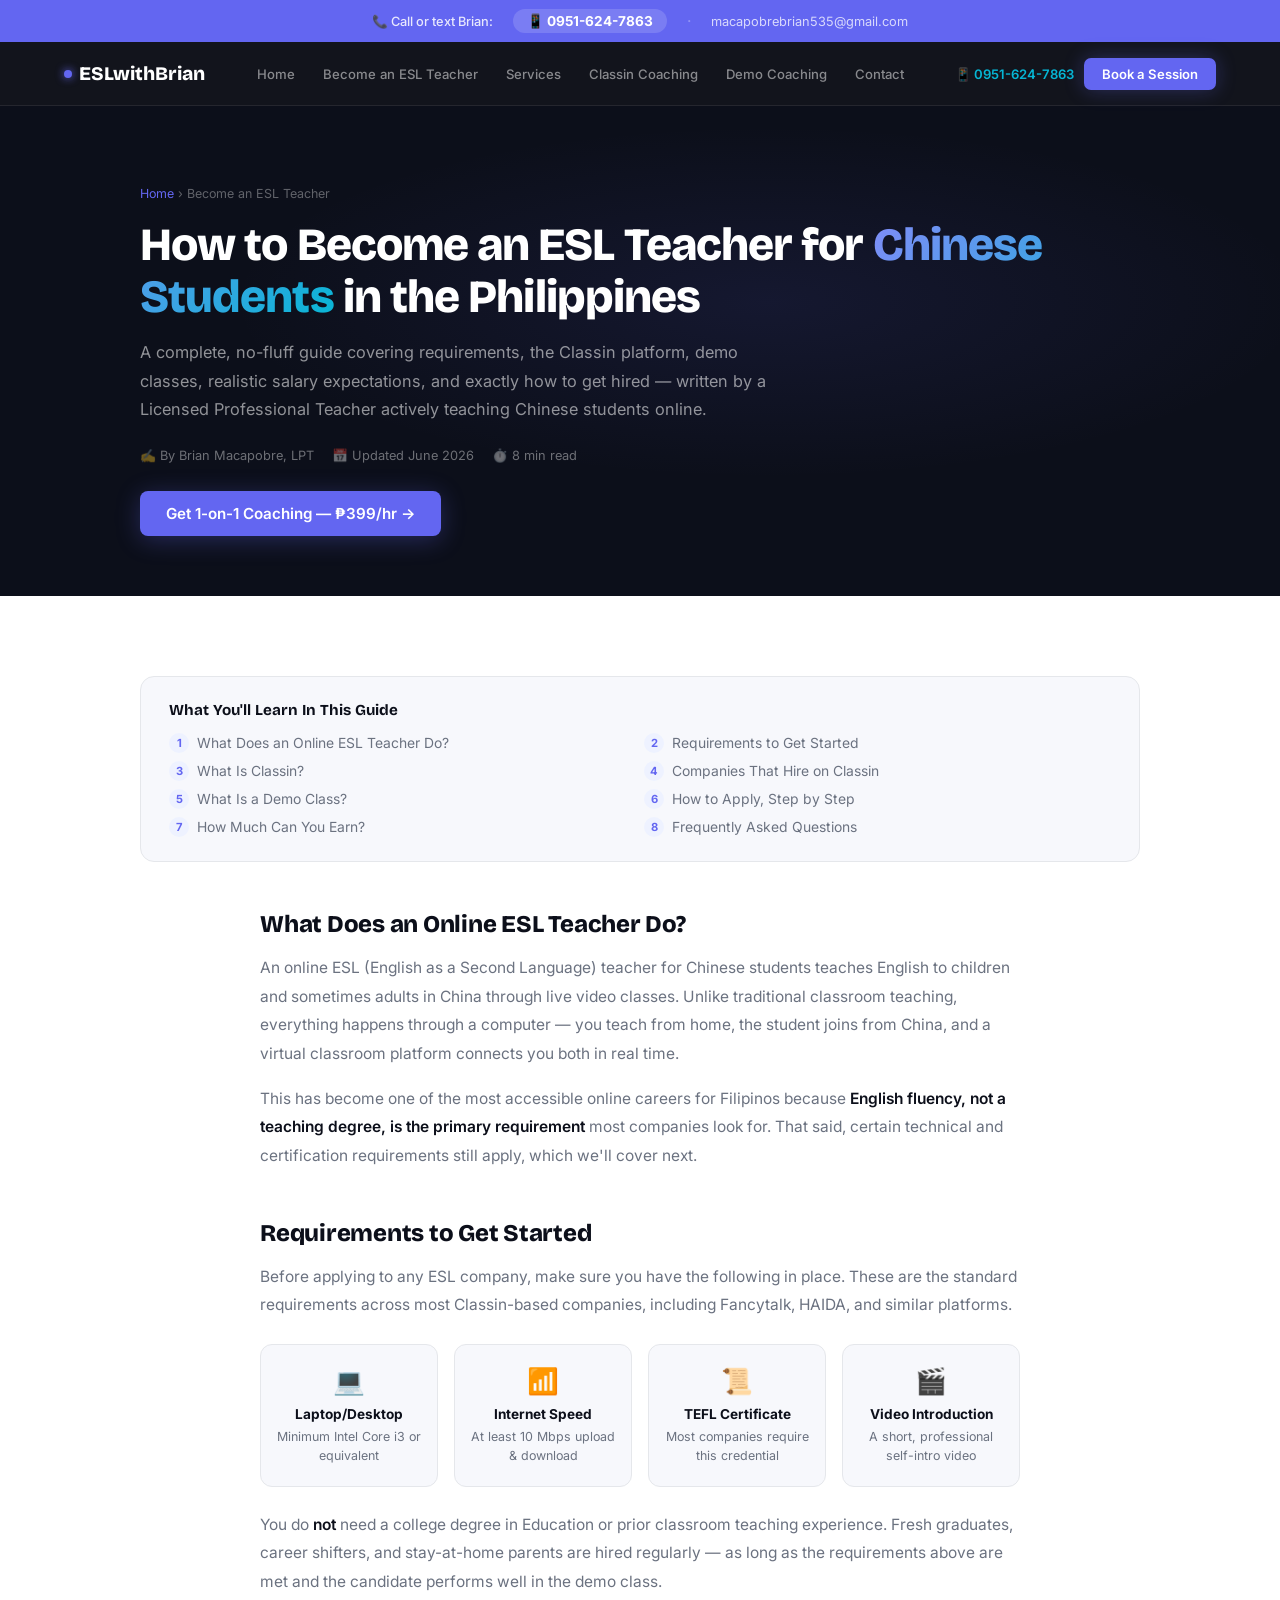
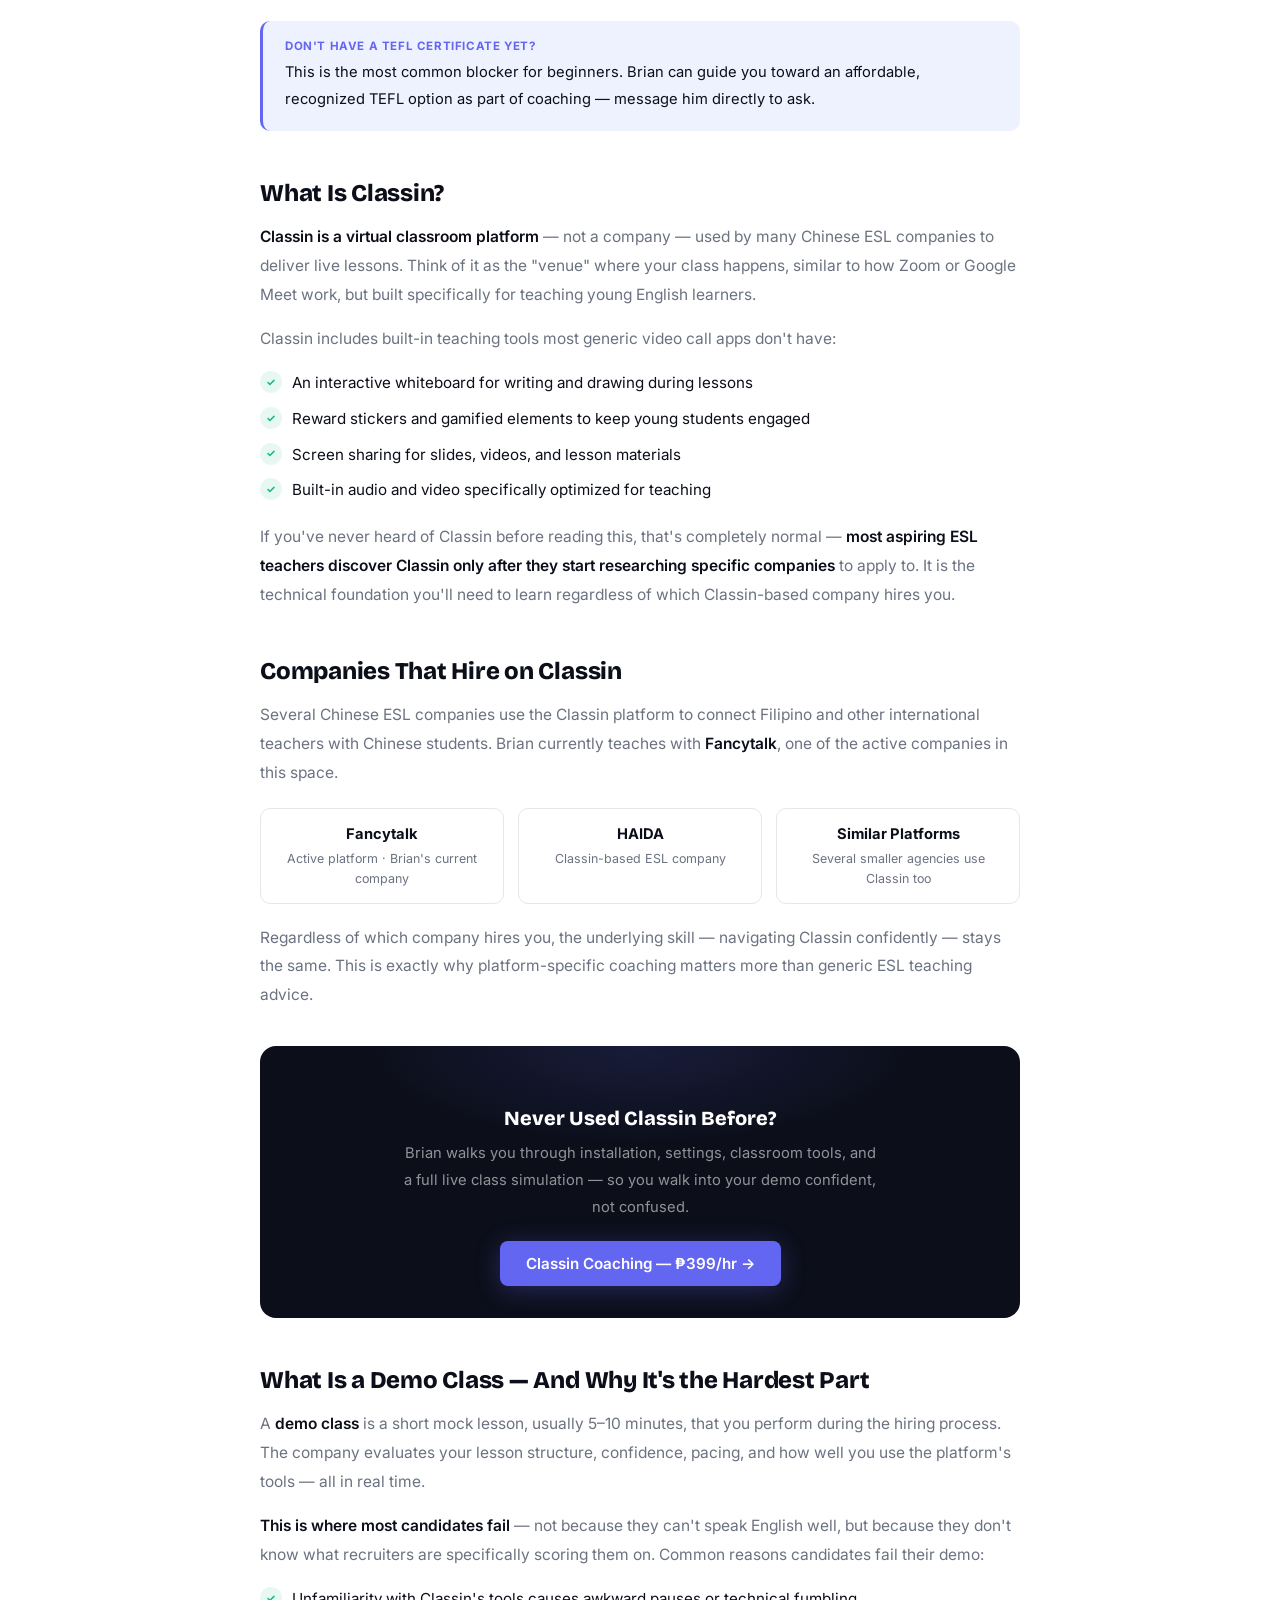
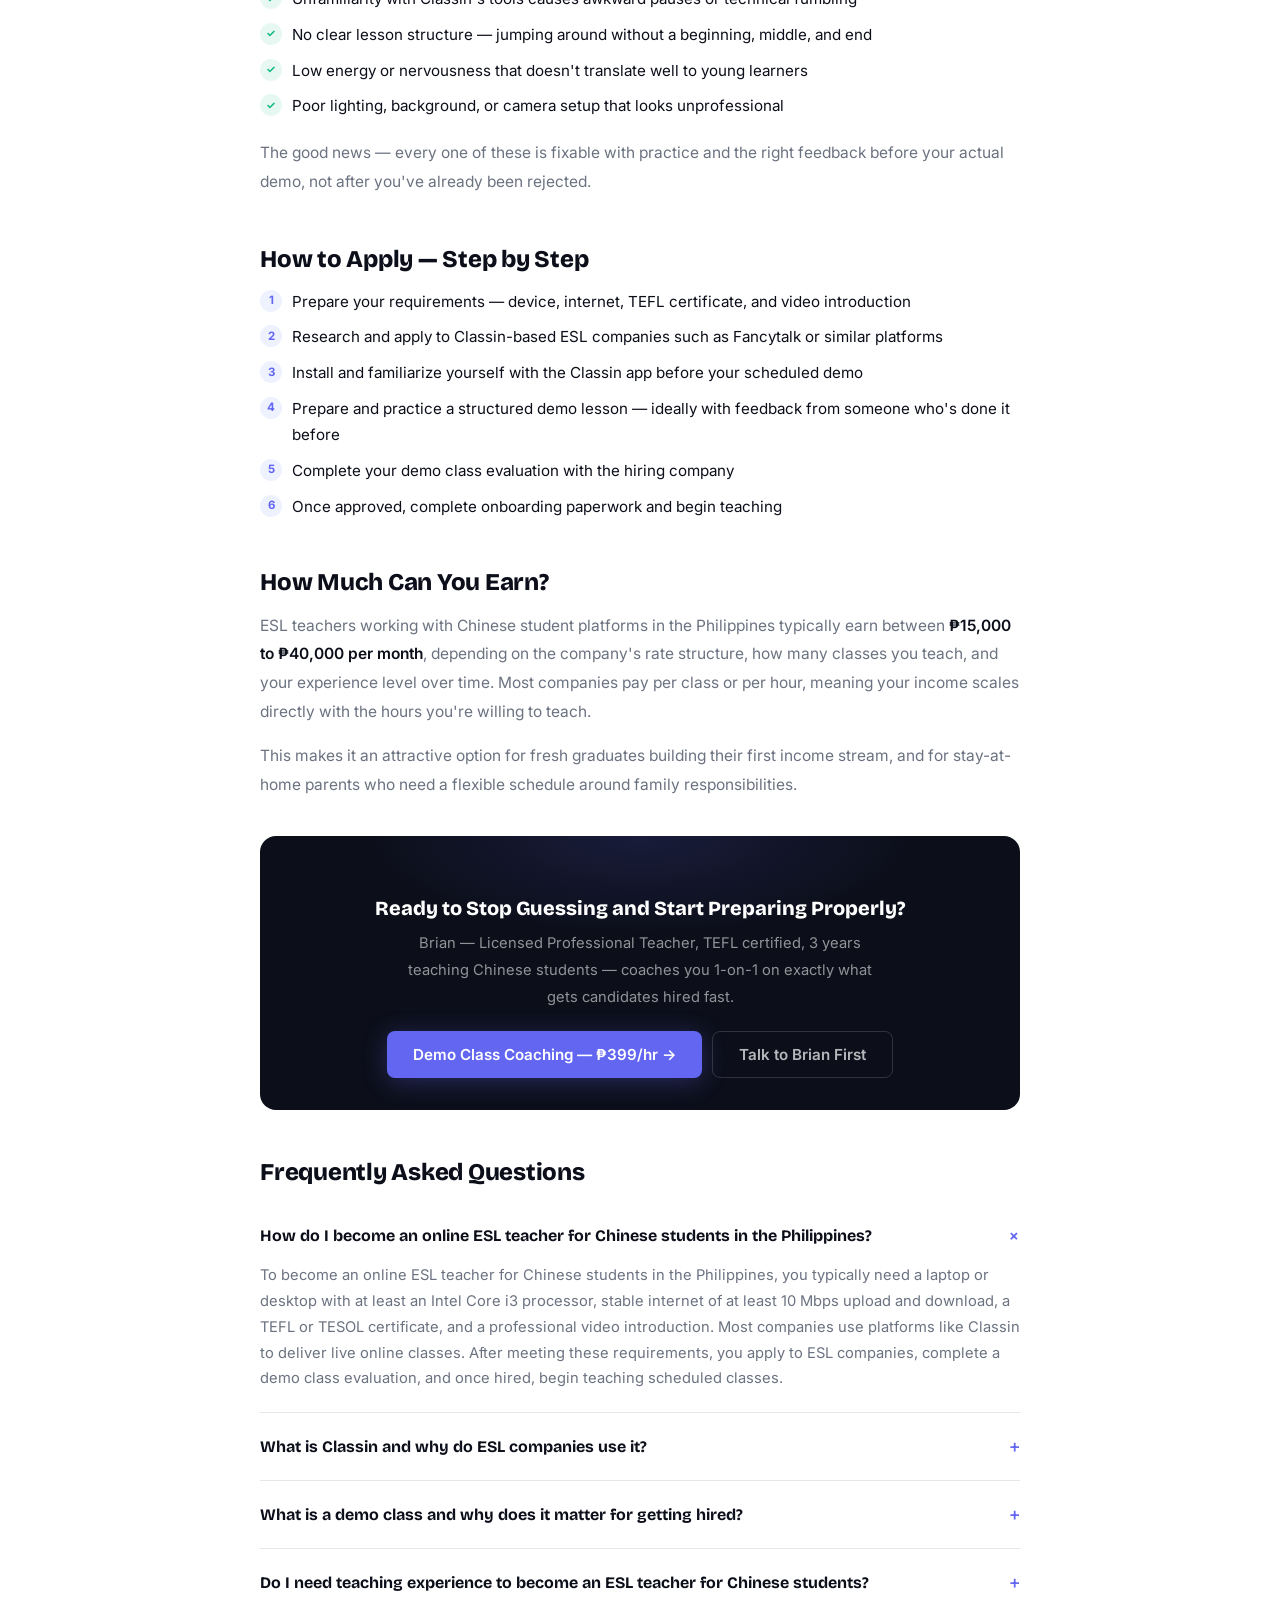
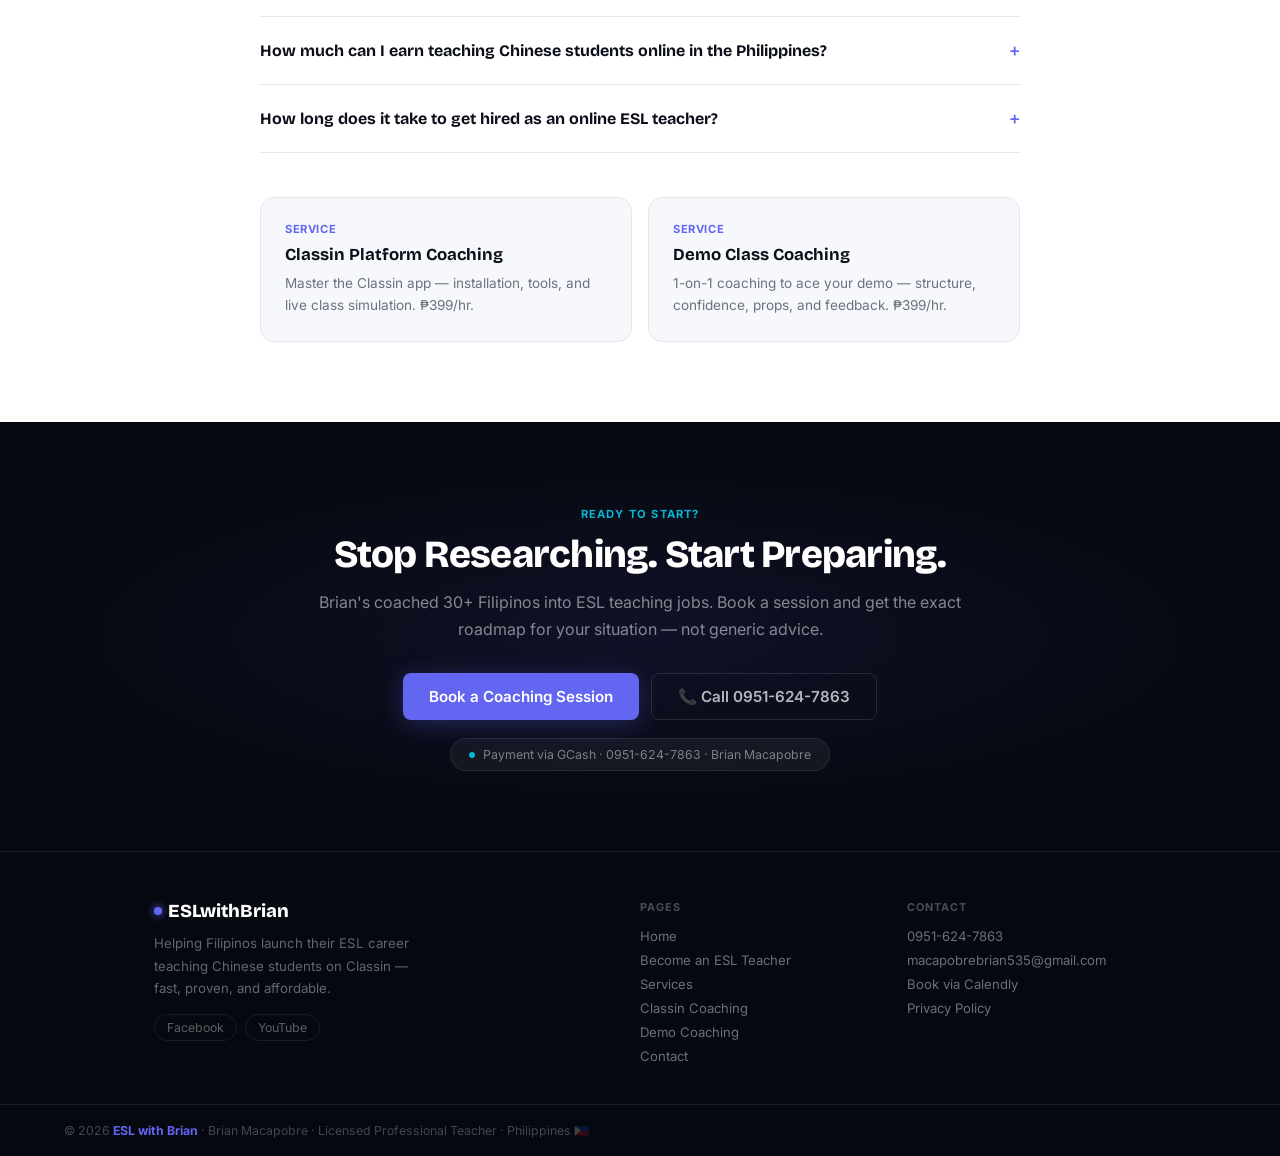
==== become-esl-teacher.html @ 55c5f71b "Add files via upload" ====
<!DOCTYPE html>
<html lang="en">
<head>
<meta charset="UTF-8">
<meta name="viewport" content="width=device-width, initial-scale=1.0">
<title>How to Become an ESL Teacher for Chinese Students in the Philippines | ESL with Brian</title>
<meta name="description" content="Complete guide to becoming an online ESL teacher for Chinese students. Requirements, the Classin platform, demo classes, salary, and how to get hired fast — by Licensed Teacher Brian Macapobre.">
<meta name="robots" content="index, follow">
<link rel="canonical" href="https://eslwithbrian.com/become-esl-teacher.html">
<meta http-equiv="Content-Security-Policy" content="upgrade-insecure-requests">
<link rel="preconnect" href="https://fonts.googleapis.com">
<link rel="preconnect" href="https://fonts.gstatic.com" crossorigin>
<link href="https://fonts.googleapis.com/css2?family=Bricolage+Grotesque:wght@400;500;600;700;800&family=Inter:wght@300;400;500;600;700&display=swap" rel="stylesheet">
<script>(function(w,d,s,l,i){w[l]=w[l]||[];w[l].push({'gtm.start':new Date().getTime(),event:'gtm.js'});var f=d.getElementsByTagName(s)[0],j=d.createElement(s),dl=l!='dataLayer'?'&l='+l:'';j.async=true;j.src='https://www.googletagmanager.com/gtm.js?id='+i+dl;f.parentNode.insertBefore(j,f);})(window,document,'script','dataLayer','GTM-N32DR69S');</script>
<script type="application/ld+json">
{
  "@context": "https://schema.org",
  "@type": "FAQPage",
  "mainEntity": [
    {
      "@type": "Question",
      "name": "How do I become an online ESL teacher for Chinese students in the Philippines?",
      "acceptedAnswer": {
        "@type": "Answer",
        "text": "To become an online ESL teacher for Chinese students in the Philippines, you typically need a laptop or desktop with at least an Intel Core i3 processor, stable internet of at least 10 Mbps upload and download, a TEFL or TESOL certificate, and a professional video introduction. Most companies use platforms like Classin to deliver live online classes. After meeting these requirements, you apply to ESL companies, complete a demo class evaluation, and once hired, begin teaching scheduled classes."
      }
    },
    {
      "@type": "Question",
      "name": "What is Classin and why do ESL companies use it?",
      "acceptedAnswer": {
        "@type": "Answer",
        "text": "Classin is a virtual classroom platform widely used by Chinese ESL companies such as Fancytalk, HAIDA, and similar platforms to deliver live one-on-one and group English lessons. It includes built-in teaching tools like a whiteboard, reward stickers, screen sharing, and student progress tracking, designed specifically for teaching young Chinese learners online."
      }
    },
    {
      "@type": "Question",
      "name": "What is a demo class and why does it matter for getting hired?",
      "acceptedAnswer": {
        "@type": "Answer",
        "text": "A demo class is a short mock lesson that ESL companies require during the hiring process to evaluate a candidate's teaching ability, lesson structure, confidence, and platform skills before offering an actual teaching contract. Passing the demo class is the single most important step in getting hired as an ESL teacher for Chinese students, since most rejections happen at this stage rather than during the application itself."
      }
    },
    {
      "@type": "Question",
      "name": "Do I need teaching experience to become an ESL teacher for Chinese students?",
      "acceptedAnswer": {
        "@type": "Answer",
        "text": "No prior teaching experience is required to become an ESL teacher for Chinese students. Many companies hire fresh graduates, career shifters, and stay-at-home parents as long as they meet the technical requirements, hold or are willing to obtain a TEFL certificate, and can demonstrate basic teaching ability during the demo class evaluation."
      }
    },
    {
      "@type": "Question",
      "name": "How much can I earn teaching Chinese students online in the Philippines?",
      "acceptedAnswer": {
        "@type": "Answer",
        "text": "ESL teachers working with Chinese student platforms in the Philippines typically earn between ₱15,000 to ₱40,000 per month depending on the company, number of classes taught, and experience level. Income is usually based on a per-class or per-hour rate, allowing teachers to scale their earnings by taking on more sessions."
      }
    },
    {
      "@type": "Question",
      "name": "How long does it take to get hired as an online ESL teacher?",
      "acceptedAnswer": {
        "@type": "Answer",
        "text": "With proper preparation, most candidates can get hired as an online ESL teacher for Chinese students within 1 to 2 weeks. The timeline includes submitting an application, completing platform-specific training, passing a demo class evaluation, and finalizing onboarding paperwork with the hiring company."
      }
    }
  ]
}
</script>
<script type="application/ld+json">
{
  "@context": "https://schema.org",
  "@type": "Article",
  "headline": "How to Become an ESL Teacher for Chinese Students in the Philippines",
  "description": "Complete guide on requirements, the Classin platform, demo classes, and how to get hired fast as an ESL teacher for Chinese students in the Philippines.",
  "author": {
    "@type": "Person",
    "name": "Brian Macapobre",
    "jobTitle": "Licensed Professional Teacher, ESL Coach",
    "url": "https://eslwithbrian.com"
  },
  "publisher": {
    "@type": "Organization",
    "name": "ESL with Brian"
  },
  "datePublished": "2026-06-12",
  "dateModified": "2026-06-12"
}
</script>
<script type="application/ld+json">
{
  "@context": "https://schema.org",
  "@type": "BreadcrumbList",
  "itemListElement": [
    {"@type": "ListItem", "position": 1, "name": "Home", "item": "https://eslwithbrian.com/"},
    {"@type": "ListItem", "position": 2, "name": "Become an ESL Teacher", "item": "https://eslwithbrian.com/become-esl-teacher.html"}
  ]
}
</script>
<style>
*,*::before,*::after{box-sizing:border-box;margin:0;padding:0}
:root{
  --black:#060810;--dark:#0C0F1A;--dark-2:#111624;--dark-3:#181D2E;
  --white:#FFFFFF;--off-white:#F7F8FC;
  --text:#0C0F1A;--muted:#6B7280;--border:#E5E7EB;
  --border-dark:rgba(255,255,255,0.08);
  --accent:#6366F1;--accent-dark:#4F52D1;
  --accent-light:#EEF2FF;--accent-glow:rgba(99,102,241,0.3);
  --teal:#06B6D4;--green:#10B981;--amber:#F59E0B;
}
html{scroll-behavior:smooth}
body{font-family:'Inter',sans-serif;color:var(--text);background:var(--white);overflow-x:hidden;-webkit-font-smoothing:antialiased}

.topbar{background:var(--accent);padding:9px 5%;display:flex;align-items:center;justify-content:center;gap:20px;flex-wrap:wrap}
.topbar-text{font-size:.8rem;color:rgba(255,255,255,0.85);font-weight:500}
.topbar-phone{display:inline-flex;align-items:center;gap:6px;background:rgba(255,255,255,0.15);color:#fff;font-weight:700;font-size:.85rem;padding:4px 14px;border-radius:100px;text-decoration:none;transition:background .2s}
.topbar-phone:hover{background:rgba(255,255,255,0.25)}
.topbar-sep{color:rgba(255,255,255,0.3)}
.topbar-email{color:rgba(255,255,255,0.75);font-size:.8rem;text-decoration:none}
.topbar-email:hover{color:#fff}

nav{position:sticky;top:0;z-index:100;display:flex;align-items:center;justify-content:space-between;padding:0 5%;height:64px;background:rgba(6,8,16,0.95);backdrop-filter:blur(16px);border-bottom:1px solid var(--border-dark)}
.nav-logo{font-family:'Bricolage Grotesque',sans-serif;font-size:1.2rem;font-weight:800;color:#fff;text-decoration:none;display:flex;align-items:center;gap:7px}
.nav-logo-dot{width:8px;height:8px;border-radius:50%;background:var(--accent);box-shadow:0 0 8px var(--accent)}
.nav-links{display:flex;align-items:center;gap:4px}
.nav-links a{color:rgba(255,255,255,0.5);text-decoration:none;font-size:.82rem;font-weight:500;padding:6px 12px;border-radius:6px;transition:all .2s}
.nav-links a:hover{color:#fff;background:rgba(255,255,255,0.06)}
.nav-right{display:flex;align-items:center;gap:10px}
.nav-phone{color:var(--teal);font-weight:600;font-size:.82rem;text-decoration:none}
.nav-cta{background:var(--accent);color:#fff;padding:8px 18px;border-radius:7px;font-weight:600;font-size:.82rem;text-decoration:none;transition:all .2s;box-shadow:0 0 20px var(--accent-glow)}
.nav-cta:hover{background:var(--accent-dark);transform:translateY(-1px)}
.hamburger{display:none;background:none;border:none;color:#fff;font-size:1.3rem;cursor:pointer;padding:6px}

section{padding:80px 5%}
.section-inner{max-width:1000px;margin:0 auto}
.section-eyebrow{display:inline-flex;align-items:center;gap:6px;font-size:.7rem;font-weight:700;letter-spacing:1.2px;text-transform:uppercase;color:var(--accent);margin-bottom:12px}
.section-title{font-family:'Bricolage Grotesque',sans-serif;font-size:clamp(1.7rem,3vw,2.4rem);font-weight:800;line-height:1.15;color:var(--text);margin-bottom:14px;letter-spacing:-.02em}
.section-title.light{color:#fff}
.section-desc{font-size:1rem;color:var(--muted);line-height:1.75;max-width:600px}
.text-center{text-align:center}
.text-center .section-desc{margin:0 auto}

.btn-primary{display:inline-flex;align-items:center;gap:8px;background:var(--accent);color:#fff;padding:13px 26px;border-radius:8px;font-weight:600;font-size:.95rem;text-decoration:none;transition:all .2s;box-shadow:0 4px 24px var(--accent-glow)}
.btn-primary:hover{background:var(--accent-dark);transform:translateY(-2px)}
.btn-ghost{display:inline-flex;align-items:center;gap:8px;background:transparent;color:rgba(255,255,255,0.7);padding:13px 26px;border-radius:8px;font-weight:600;font-size:.95rem;text-decoration:none;border:1px solid rgba(255,255,255,0.12);transition:all .2s}
.btn-ghost:hover{border-color:rgba(255,255,255,0.3);color:#fff}

/* PAGE HERO */
.page-hero{background:var(--dark);padding:80px 5% 60px;position:relative;overflow:hidden}
.page-hero::before{content:'';position:absolute;inset:0;background:radial-gradient(ellipse 70% 60% at 60% 40%,rgba(99,102,241,0.1) 0%,transparent 60%)}
.page-hero-inner{max-width:1000px;margin:0 auto;position:relative;z-index:1}
.breadcrumb{font-size:.78rem;color:rgba(255,255,255,0.35);margin-bottom:18px}
.breadcrumb a{color:var(--accent);text-decoration:none}
.page-hero h1{font-family:'Bricolage Grotesque',sans-serif;font-size:clamp(1.9rem,3.6vw,2.9rem);font-weight:800;color:#fff;margin-bottom:16px;line-height:1.12;letter-spacing:-.02em}
.page-hero h1 em{font-style:normal;background:linear-gradient(135deg,#818CF8,#06B6D4);-webkit-background-clip:text;-webkit-text-fill-color:transparent;background-clip:text}
.page-hero p{font-size:1.02rem;color:rgba(255,255,255,0.55);max-width:640px;line-height:1.75;margin-bottom:24px}
.hero-meta{display:flex;gap:18px;flex-wrap:wrap;margin-bottom:28px}
.hero-meta-item{display:flex;align-items:center;gap:6px;font-size:.8rem;color:rgba(255,255,255,0.4)}

/* TOC */
.toc-box{background:var(--off-white);border:1px solid var(--border);border-radius:14px;padding:24px 28px;margin:0 auto 48px;max-width:1000px}
.toc-box h2{font-family:'Bricolage Grotesque',sans-serif;font-size:.95rem;font-weight:700;color:var(--text);margin-bottom:14px}
.toc-list{list-style:none;display:grid;grid-template-columns:1fr 1fr;gap:8px}
.toc-list a{display:flex;align-items:center;gap:8px;font-size:.87rem;color:var(--muted);text-decoration:none;transition:color .2s}
.toc-list a:hover{color:var(--accent)}
.toc-num{min-width:20px;height:20px;border-radius:50%;background:var(--accent-light);color:var(--accent);display:flex;align-items:center;justify-content:center;font-size:.7rem;font-weight:700;flex-shrink:0}

/* ARTICLE BODY */
.article-body{max-width:760px;margin:0 auto}
.article-body h2{font-family:'Bricolage Grotesque',sans-serif;font-size:1.5rem;font-weight:800;color:var(--text);margin:48px 0 16px;letter-spacing:-.01em;scroll-margin-top:80px}
.article-body h2:first-child{margin-top:0}
.article-body h3{font-family:'Bricolage Grotesque',sans-serif;font-size:1.15rem;font-weight:700;color:var(--text);margin:28px 0 12px}
.article-body p{font-size:.97rem;line-height:1.85;color:var(--muted);margin-bottom:16px}
.article-body p strong{color:var(--text);font-weight:600}
.article-body ul,.article-body ol{margin:16px 0 20px;padding-left:0}
.article-body ul li,.article-body ol li{list-style:none;display:flex;align-items:flex-start;gap:10px;font-size:.95rem;color:var(--text);line-height:1.7;margin-bottom:10px}
.article-body ul li::before{content:'✓';min-width:22px;height:22px;background:rgba(16,185,129,0.1);color:var(--green);border-radius:50%;display:flex;align-items:center;justify-content:center;font-weight:700;font-size:.68rem;flex-shrink:0;margin-top:1px}
.article-body ol{counter-reset:step}
.article-body ol li{counter-increment:step}
.article-body ol li::before{content:counter(step);min-width:22px;height:22px;background:var(--accent-light);color:var(--accent);border-radius:50%;display:flex;align-items:center;justify-content:center;font-weight:700;font-size:.72rem;flex-shrink:0;margin-top:1px}

/* INFO CALLOUT */
.callout{background:var(--accent-light);border-left:3px solid var(--accent);border-radius:10px;padding:18px 22px;margin:24px 0}
.callout-label{font-size:.72rem;font-weight:700;color:var(--accent);text-transform:uppercase;letter-spacing:.6px;margin-bottom:6px}
.callout p{color:var(--text);font-size:.92rem;margin-bottom:0}

/* REQUIREMENTS GRID (reused) */
.req-grid{display:grid;grid-template-columns:repeat(4,1fr);gap:16px;margin:24px 0}
.req-card{background:var(--off-white);border-radius:12px;padding:20px 16px;text-align:center;border:1px solid var(--border)}
.req-icon{font-size:1.6rem;margin-bottom:10px;display:block}
.req-card h4{font-weight:700;font-size:.85rem;color:var(--text);margin-bottom:6px}
.req-card p{font-size:.78rem;color:var(--muted);line-height:1.5;margin:0}

/* COMPANY GRID */
.company-grid{display:grid;grid-template-columns:repeat(3,1fr);gap:14px;margin:20px 0}
.company-card{background:#fff;border:1px solid var(--border);border-radius:10px;padding:16px;text-align:center}
.company-card strong{display:block;font-size:.92rem;color:var(--text);margin-bottom:4px}
.company-card span{font-size:.78rem;color:var(--muted)}

/* INLINE CTA */
.inline-cta{background:var(--dark);border-radius:16px;padding:32px;margin:36px 0;text-align:center;position:relative;overflow:hidden}
.inline-cta::before{content:'';position:absolute;inset:0;background:radial-gradient(ellipse 60% 60% at 50% 0%,rgba(99,102,241,0.15) 0%,transparent 60%)}
.inline-cta-inner{position:relative;z-index:1}
.inline-cta h3{font-family:'Bricolage Grotesque',sans-serif;font-size:1.25rem;font-weight:800;color:#fff;margin-bottom:10px}
.inline-cta p{color:rgba(255,255,255,0.55);font-size:.92rem;margin-bottom:20px;max-width:480px;margin-left:auto;margin-right:auto}
.inline-cta-actions{display:flex;gap:10px;justify-content:center;flex-wrap:wrap}

/* FAQ */
.faq-item{border-bottom:1px solid var(--border);padding:20px 0}
.faq-item:first-child{border-top:1px solid var(--border)}
.faq-q{font-family:'Bricolage Grotesque',sans-serif;font-weight:700;font-size:1rem;color:var(--text);cursor:pointer;display:flex;align-items:center;justify-content:space-between;gap:12px}
.faq-q::after{content:'+';font-size:1.4rem;color:var(--accent);font-weight:400;transition:transform .25s;flex-shrink:0}
.faq-item.open .faq-q::after{transform:rotate(45deg)}
.faq-a{font-size:.92rem;color:var(--muted);line-height:1.75;margin-top:0;max-height:0;overflow:hidden;transition:max-height .3s ease,margin-top .3s ease}
.faq-item.open .faq-a{margin-top:14px}

/* CTA BAND */
.cta-band{background:var(--black);padding:80px 5%;position:relative;overflow:hidden}
.cta-band::before{content:'';position:absolute;inset:0;background:radial-gradient(ellipse 70% 60% at 50% 50%,rgba(99,102,241,0.1) 0%,transparent 70%)}
.cta-band-inner{max-width:660px;margin:0 auto;text-align:center;position:relative;z-index:1}
.cta-band h2{font-family:'Bricolage Grotesque',sans-serif;font-size:clamp(1.8rem,3vw,2.8rem);font-weight:800;color:#fff;margin-bottom:14px;letter-spacing:-.02em;line-height:1.1}
.cta-band p{font-size:1rem;color:rgba(255,255,255,0.5);line-height:1.7;margin-bottom:30px}
.cta-actions{display:flex;gap:12px;justify-content:center;flex-wrap:wrap;margin-bottom:18px}
.gcash-pill{display:inline-flex;align-items:center;gap:8px;background:rgba(255,255,255,0.05);border:1px solid rgba(255,255,255,0.08);color:rgba(255,255,255,0.45);padding:8px 18px;border-radius:100px;font-size:.77rem}
.gcash-dot{width:6px;height:6px;background:var(--teal);border-radius:50%}

/* RELATED LINKS */
.related-grid{display:grid;grid-template-columns:1fr 1fr;gap:16px;margin-top:44px}
.related-card{background:var(--off-white);border:1px solid var(--border);border-radius:14px;padding:24px;text-decoration:none;transition:all .2s;display:block}
.related-card:hover{border-color:var(--accent);transform:translateY(-3px);box-shadow:0 10px 30px rgba(99,102,241,0.1)}
.related-card .rc-tag{font-size:.7rem;font-weight:700;color:var(--accent);text-transform:uppercase;letter-spacing:.6px;margin-bottom:8px}
.related-card h4{font-family:'Bricolage Grotesque',sans-serif;font-size:1.05rem;font-weight:700;color:var(--text);margin-bottom:8px}
.related-card p{font-size:.85rem;color:var(--muted);line-height:1.6;margin:0}

footer{background:var(--black);border-top:1px solid var(--border-dark)}
.footer-top{max-width:1100px;margin:0 auto;padding:48px 5% 32px;display:grid;grid-template-columns:2fr 1fr 1fr;gap:48px}
.footer-logo{font-family:'Bricolage Grotesque',sans-serif;font-size:1.15rem;font-weight:800;color:#fff;display:flex;align-items:center;gap:6px}
.footer-brand p{font-size:.83rem;color:rgba(255,255,255,0.38);line-height:1.7;margin:10px 0 14px;max-width:270px}
.footer-social-links{display:flex;gap:8px}
.footer-social-links a{color:rgba(255,255,255,0.35);font-size:.77rem;text-decoration:none;padding:5px 12px;border:1px solid rgba(255,255,255,0.08);border-radius:100px;transition:all .2s}
.footer-social-links a:hover{color:#fff;border-color:rgba(255,255,255,0.2)}
.footer-col h5{font-size:.68rem;font-weight:700;text-transform:uppercase;letter-spacing:1px;color:rgba(255,255,255,0.28);margin-bottom:14px}
.footer-col a{display:block;color:rgba(255,255,255,0.42);font-size:.82rem;text-decoration:none;margin-bottom:8px;transition:color .2s}
.footer-col a:hover{color:rgba(255,255,255,0.8)}
.footer-bottom{border-top:1px solid var(--border-dark);padding:18px 5%;display:flex;align-items:center;justify-content:space-between;flex-wrap:wrap;gap:10px}
.footer-bottom p{font-size:.77rem;color:rgba(255,255,255,0.25)}
.footer-bottom strong{color:var(--accent)}

@media(max-width:900px){
  .req-grid{grid-template-columns:repeat(2,1fr)}
  .company-grid{grid-template-columns:1fr 1fr}
  .footer-top{grid-template-columns:1fr 1fr}
}
@media(max-width:768px){
  .toc-list{grid-template-columns:1fr}
  .related-grid{grid-template-columns:1fr}
  .req-grid{grid-template-columns:1fr 1fr}
  .footer-top{grid-template-columns:1fr}
  .footer-bottom{flex-direction:column;text-align:center}
  .nav-links{display:none;position:absolute;top:100%;left:0;right:0;background:rgba(6,8,16,0.98);flex-direction:column;padding:16px 5%;gap:4px;border-bottom:1px solid var(--border-dark)}
  .nav-links.open{display:flex}
  .hamburger{display:block}
  .nav-phone{display:none}
  section{padding:56px 5%}
  .article-body h2{font-size:1.3rem;margin-top:36px}
}
@media(max-width:480px){.req-grid{grid-template-columns:1fr}}
</style>
</head>
<body>
<noscript><iframe src="https://www.googletagmanager.com/ns.html?id=GTM-N32DR69S" height="0" width="0" style="display:none;visibility:hidden"></iframe></noscript>
<div class="topbar">
  <span class="topbar-text">📞 Call or text Brian:</span>
  <a href="tel:+639516247863" class="topbar-phone">📱 0951-624-7863</a>
  <span class="topbar-sep">·</span>
  <a href="mailto:macapobrebrian535@gmail.com" class="topbar-email">macapobrebrian535@gmail.com</a>
</div>
<nav>
  <a href="index.html" class="nav-logo"><div class="nav-logo-dot"></div>ESLwithBrian</a>
  <div class="nav-links">
    <a href="index.html">Home</a>
    <a href="become-esl-teacher.html">Become an ESL Teacher</a>
    <a href="services.html">Services</a>
    <a href="classin-coaching.html">Classin Coaching</a>
    <a href="demo-coaching.html">Demo Coaching</a>
    <a href="contact.html">Contact</a>
  </div>
  <div class="nav-right">
    <a href="tel:+639516247863" class="nav-phone">📱 0951-624-7863</a>
    <a href="contact.html" class="nav-cta">Book a Session</a>
  </div>
  <button class="hamburger" onclick="document.querySelector('.nav-links').classList.toggle('open')" aria-label="Toggle menu">☰</button>
</nav>
<div class="page-hero">
  <div class="page-hero-inner">
    <div class="breadcrumb"><a href="index.html">Home</a> › Become an ESL Teacher</div>
    <h1>How to Become an ESL Teacher for <em>Chinese Students</em> in the Philippines</h1>
    <p>A complete, no-fluff guide covering requirements, the Classin platform, demo classes, realistic salary expectations, and exactly how to get hired — written by a Licensed Professional Teacher actively teaching Chinese students online.</p>
    <div class="hero-meta">
      <div class="hero-meta-item">✍️ By Brian Macapobre, LPT</div>
      <div class="hero-meta-item">📅 Updated June 2026</div>
      <div class="hero-meta-item">⏱️ 8 min read</div>
    </div>
    <a href="contact.html" class="btn-primary">Get 1-on-1 Coaching — ₱399/hr →</a>
  </div>
</div>

<section style="padding-bottom:0">
  <div class="toc-box">
    <h2>What You'll Learn In This Guide</h2>
    <ul class="toc-list">
      <li><a href="#what-is-esl"><span class="toc-num">1</span>What Does an Online ESL Teacher Do?</a></li>
      <li><a href="#requirements"><span class="toc-num">2</span>Requirements to Get Started</a></li>
      <li><a href="#what-is-classin"><span class="toc-num">3</span>What Is Classin?</a></li>
      <li><a href="#companies"><span class="toc-num">4</span>Companies That Hire on Classin</a></li>
      <li><a href="#demo-class"><span class="toc-num">5</span>What Is a Demo Class?</a></li>
      <li><a href="#how-to-apply"><span class="toc-num">6</span>How to Apply, Step by Step</a></li>
      <li><a href="#salary"><span class="toc-num">7</span>How Much Can You Earn?</a></li>
      <li><a href="#faq"><span class="toc-num">8</span>Frequently Asked Questions</a></li>
    </ul>
  </div>
</section>

<section style="padding-top:0">
  <div class="article-body">

    <h2 id="what-is-esl">What Does an Online ESL Teacher Do?</h2>
    <p>An online ESL (English as a Second Language) teacher for Chinese students teaches English to children and sometimes adults in China through live video classes. Unlike traditional classroom teaching, everything happens through a computer — you teach from home, the student joins from China, and a virtual classroom platform connects you both in real time.</p>
    <p>This has become one of the most accessible online careers for Filipinos because <strong>English fluency, not a teaching degree, is the primary requirement</strong> most companies look for. That said, certain technical and certification requirements still apply, which we'll cover next.</p>

    <h2 id="requirements">Requirements to Get Started</h2>
    <p>Before applying to any ESL company, make sure you have the following in place. These are the standard requirements across most Classin-based companies, including Fancytalk, HAIDA, and similar platforms.</p>
    <div class="req-grid">
      <div class="req-card"><span class="req-icon">💻</span><h4>Laptop/Desktop</h4><p>Minimum Intel Core i3 or equivalent</p></div>
      <div class="req-card"><span class="req-icon">📶</span><h4>Internet Speed</h4><p>At least 10 Mbps upload & download</p></div>
      <div class="req-card"><span class="req-icon">📜</span><h4>TEFL Certificate</h4><p>Most companies require this credential</p></div>
      <div class="req-card"><span class="req-icon">🎬</span><h4>Video Introduction</h4><p>A short, professional self-intro video</p></div>
    </div>
    <p>You do <strong>not</strong> need a college degree in Education or prior classroom teaching experience. Fresh graduates, career shifters, and stay-at-home parents are hired regularly — as long as the requirements above are met and the candidate performs well in the demo class.</p>

    <div class="callout">
      <div class="callout-label">Don't Have a TEFL Certificate Yet?</div>
      <p>This is the most common blocker for beginners. Brian can guide you toward an affordable, recognized TEFL option as part of coaching — message him directly to ask.</p>
    </div>

    <h2 id="what-is-classin">What Is Classin?</h2>
    <p><strong>Classin is a virtual classroom platform</strong> — not a company — used by many Chinese ESL companies to deliver live lessons. Think of it as the "venue" where your class happens, similar to how Zoom or Google Meet work, but built specifically for teaching young English learners.</p>
    <p>Classin includes built-in teaching tools most generic video call apps don't have:</p>
    <ul>
      <li>An interactive whiteboard for writing and drawing during lessons</li>
      <li>Reward stickers and gamified elements to keep young students engaged</li>
      <li>Screen sharing for slides, videos, and lesson materials</li>
      <li>Built-in audio and video specifically optimized for teaching</li>
    </ul>
    <p>If you've never heard of Classin before reading this, that's completely normal — <strong>most aspiring ESL teachers discover Classin only after they start researching specific companies</strong> to apply to. It is the technical foundation you'll need to learn regardless of which Classin-based company hires you.</p>

    <h2 id="companies">Companies That Hire on Classin</h2>
    <p>Several Chinese ESL companies use the Classin platform to connect Filipino and other international teachers with Chinese students. Brian currently teaches with <strong>Fancytalk</strong>, one of the active companies in this space.</p>
    <div class="company-grid">
      <div class="company-card"><strong>Fancytalk</strong><span>Active platform · Brian's current company</span></div>
      <div class="company-card"><strong>HAIDA</strong><span>Classin-based ESL company</span></div>
      <div class="company-card"><strong>Similar Platforms</strong><span>Several smaller agencies use Classin too</span></div>
    </div>
    <p>Regardless of which company hires you, the underlying skill — navigating Classin confidently — stays the same. This is exactly why platform-specific coaching matters more than generic ESL teaching advice.</p>

    <div class="inline-cta">
      <div class="inline-cta-inner">
        <h3>Never Used Classin Before?</h3>
        <p>Brian walks you through installation, settings, classroom tools, and a full live class simulation — so you walk into your demo confident, not confused.</p>
        <div class="inline-cta-actions">
          <a href="classin-coaching.html" class="btn-primary">Classin Coaching — ₱399/hr →</a>
        </div>
      </div>
    </div>

    <h2 id="demo-class">What Is a Demo Class — And Why It's the Hardest Part</h2>
    <p>A <strong>demo class</strong> is a short mock lesson, usually 5–10 minutes, that you perform during the hiring process. The company evaluates your lesson structure, confidence, pacing, and how well you use the platform's tools — all in real time.</p>
    <p><strong>This is where most candidates fail</strong> — not because they can't speak English well, but because they don't know what recruiters are specifically scoring them on. Common reasons candidates fail their demo:</p>
    <ul>
      <li>Unfamiliarity with Classin's tools causes awkward pauses or technical fumbling</li>
      <li>No clear lesson structure — jumping around without a beginning, middle, and end</li>
      <li>Low energy or nervousness that doesn't translate well to young learners</li>
      <li>Poor lighting, background, or camera setup that looks unprofessional</li>
    </ul>
    <p>The good news — every one of these is fixable with practice and the right feedback before your actual demo, not after you've already been rejected.</p>

    <h2 id="how-to-apply">How to Apply — Step by Step</h2>
    <ol>
      <li>Prepare your requirements — device, internet, TEFL certificate, and video introduction</li>
      <li>Research and apply to Classin-based ESL companies such as Fancytalk or similar platforms</li>
      <li>Install and familiarize yourself with the Classin app before your scheduled demo</li>
      <li>Prepare and practice a structured demo lesson — ideally with feedback from someone who's done it before</li>
      <li>Complete your demo class evaluation with the hiring company</li>
      <li>Once approved, complete onboarding paperwork and begin teaching</li>
    </ol>

    <h2 id="salary">How Much Can You Earn?</h2>
    <p>ESL teachers working with Chinese student platforms in the Philippines typically earn between <strong>₱15,000 to ₱40,000 per month</strong>, depending on the company's rate structure, how many classes you teach, and your experience level over time. Most companies pay per class or per hour, meaning your income scales directly with the hours you're willing to teach.</p>
    <p>This makes it an attractive option for fresh graduates building their first income stream, and for stay-at-home parents who need a flexible schedule around family responsibilities.</p>

    <div class="inline-cta">
      <div class="inline-cta-inner">
        <h3>Ready to Stop Guessing and Start Preparing Properly?</h3>
        <p>Brian — Licensed Professional Teacher, TEFL certified, 3 years teaching Chinese students — coaches you 1-on-1 on exactly what gets candidates hired fast.</p>
        <div class="inline-cta-actions">
          <a href="demo-coaching.html" class="btn-primary">Demo Class Coaching — ₱399/hr →</a>
          <a href="contact.html" class="btn-ghost" style="border-color:rgba(255,255,255,.15)">Talk to Brian First</a>
        </div>
      </div>
    </div>

    <h2 id="faq">Frequently Asked Questions</h2>

    <div class="faq-item open">
      <div class="faq-q" onclick="this.parentElement.classList.toggle('open')">How do I become an online ESL teacher for Chinese students in the Philippines?</div>
      <div class="faq-a">To become an online ESL teacher for Chinese students in the Philippines, you typically need a laptop or desktop with at least an Intel Core i3 processor, stable internet of at least 10 Mbps upload and download, a TEFL or TESOL certificate, and a professional video introduction. Most companies use platforms like Classin to deliver live online classes. After meeting these requirements, you apply to ESL companies, complete a demo class evaluation, and once hired, begin teaching scheduled classes.</div>
    </div>

    <div class="faq-item">
      <div class="faq-q" onclick="this.parentElement.classList.toggle('open')">What is Classin and why do ESL companies use it?</div>
      <div class="faq-a">Classin is a virtual classroom platform widely used by Chinese ESL companies such as Fancytalk, HAIDA, and similar platforms to deliver live one-on-one and group English lessons. It includes built-in teaching tools like a whiteboard, reward stickers, screen sharing, and student progress tracking, designed specifically for teaching young Chinese learners online.</div>
    </div>

    <div class="faq-item">
      <div class="faq-q" onclick="this.parentElement.classList.toggle('open')">What is a demo class and why does it matter for getting hired?</div>
      <div class="faq-a">A demo class is a short mock lesson that ESL companies require during the hiring process to evaluate a candidate's teaching ability, lesson structure, confidence, and platform skills before offering an actual teaching contract. Passing the demo class is the single most important step in getting hired as an ESL teacher for Chinese students, since most rejections happen at this stage rather than during the application itself.</div>
    </div>

    <div class="faq-item">
      <div class="faq-q" onclick="this.parentElement.classList.toggle('open')">Do I need teaching experience to become an ESL teacher for Chinese students?</div>
      <div class="faq-a">No prior teaching experience is required to become an ESL teacher for Chinese students. Many companies hire fresh graduates, career shifters, and stay-at-home parents as long as they meet the technical requirements, hold or are willing to obtain a TEFL certificate, and can demonstrate basic teaching ability during the demo class evaluation.</div>
    </div>

    <div class="faq-item">
      <div class="faq-q" onclick="this.parentElement.classList.toggle('open')">How much can I earn teaching Chinese students online in the Philippines?</div>
      <div class="faq-a">ESL teachers working with Chinese student platforms in the Philippines typically earn between ₱15,000 to ₱40,000 per month depending on the company, number of classes taught, and experience level. Income is usually based on a per-class or per-hour rate, allowing teachers to scale their earnings by taking on more sessions.</div>
    </div>

    <div class="faq-item">
      <div class="faq-q" onclick="this.parentElement.classList.toggle('open')">How long does it take to get hired as an online ESL teacher?</div>
      <div class="faq-a">With proper preparation, most candidates can get hired as an online ESL teacher for Chinese students within 1 to 2 weeks. The timeline includes submitting an application, completing platform-specific training, passing a demo class evaluation, and finalizing onboarding paperwork with the hiring company.</div>
    </div>

    <div class="related-grid">
      <a href="classin-coaching.html" class="related-card">
        <div class="rc-tag">Service</div>
        <h4>Classin Platform Coaching</h4>
        <p>Master the Classin app — installation, tools, and live class simulation. ₱399/hr.</p>
      </a>
      <a href="demo-coaching.html" class="related-card">
        <div class="rc-tag">Service</div>
        <h4>Demo Class Coaching</h4>
        <p>1-on-1 coaching to ace your demo — structure, confidence, props, and feedback. ₱399/hr.</p>
      </a>
    </div>

  </div>
</section>

<section class="cta-band">
  <div class="cta-band-inner">
    <span class="section-eyebrow" style="color:var(--teal)">Ready to Start?</span>
    <h2>Stop Researching. Start Preparing.</h2>
    <p>Brian's coached 30+ Filipinos into ESL teaching jobs. Book a session and get the exact roadmap for your situation — not generic advice.</p>
    <div class="cta-actions">
      <a href="contact.html" class="btn-primary">Book a Coaching Session</a>
      <a href="tel:+639516247863" class="btn-ghost">📞 Call 0951-624-7863</a>
    </div>
    <div class="gcash-pill"><div class="gcash-dot"></div>Payment via GCash · 0951-624-7863 · Brian Macapobre</div>
  </div>
</section>

<script>
document.addEventListener('DOMContentLoaded', function() {
  document.querySelectorAll('.faq-a').forEach(function(el) {
    el.style.maxHeight = el.parentElement.classList.contains('open') ? el.scrollHeight + 'px' : '0px';
  });
});
document.querySelectorAll('.faq-q').forEach(function(q) {
  q.addEventListener('click', function() {
    var item = q.parentElement;
    var answer = item.querySelector('.faq-a');
    if (item.classList.contains('open')) {
      answer.style.maxHeight = answer.scrollHeight + 'px';
      requestAnimationFrame(function(){ answer.style.maxHeight = '0px'; });
    } else {
      answer.style.maxHeight = answer.scrollHeight + 'px';
    }
  });
});
</script>

<footer>
  <div class="footer-top">
    <div class="footer-brand">
      <div class="footer-logo"><div class="nav-logo-dot"></div>ESLwithBrian</div>
      <p>Helping Filipinos launch their ESL career teaching Chinese students on Classin — fast, proven, and affordable.</p>
      <div class="footer-social-links">
        <a href="https://www.facebook.com/profile.php?id=61578360354091" target="_blank" rel="noopener">Facebook</a>
        <a href="https://www.youtube.com/@Brian-i5m" target="_blank" rel="noopener">YouTube</a>
      </div>
    </div>
    <div class="footer-col">
      <h5>Pages</h5>
      <a href="index.html">Home</a>
      <a href="become-esl-teacher.html">Become an ESL Teacher</a>
      <a href="services.html">Services</a>
      <a href="classin-coaching.html">Classin Coaching</a>
      <a href="demo-coaching.html">Demo Coaching</a>
      <a href="contact.html">Contact</a>
    </div>
    <div class="footer-col">
      <h5>Contact</h5>
      <a href="tel:+639516247863">0951-624-7863</a>
      <a href="mailto:macapobrebrian535@gmail.com">macapobrebrian535@gmail.com</a>
      <a href="https://calendly.com/macapobrebrian" target="_blank">Book via Calendly</a>
      <a href="privacy-policy.html">Privacy Policy</a>
    </div>
  </div>
  <div class="footer-bottom">
    <p>© 2026 <strong>ESL with Brian</strong> · Brian Macapobre · Licensed Professional Teacher · Philippines 🇵🇭</p>
    <div></div>
  </div>
</footer></body></html>
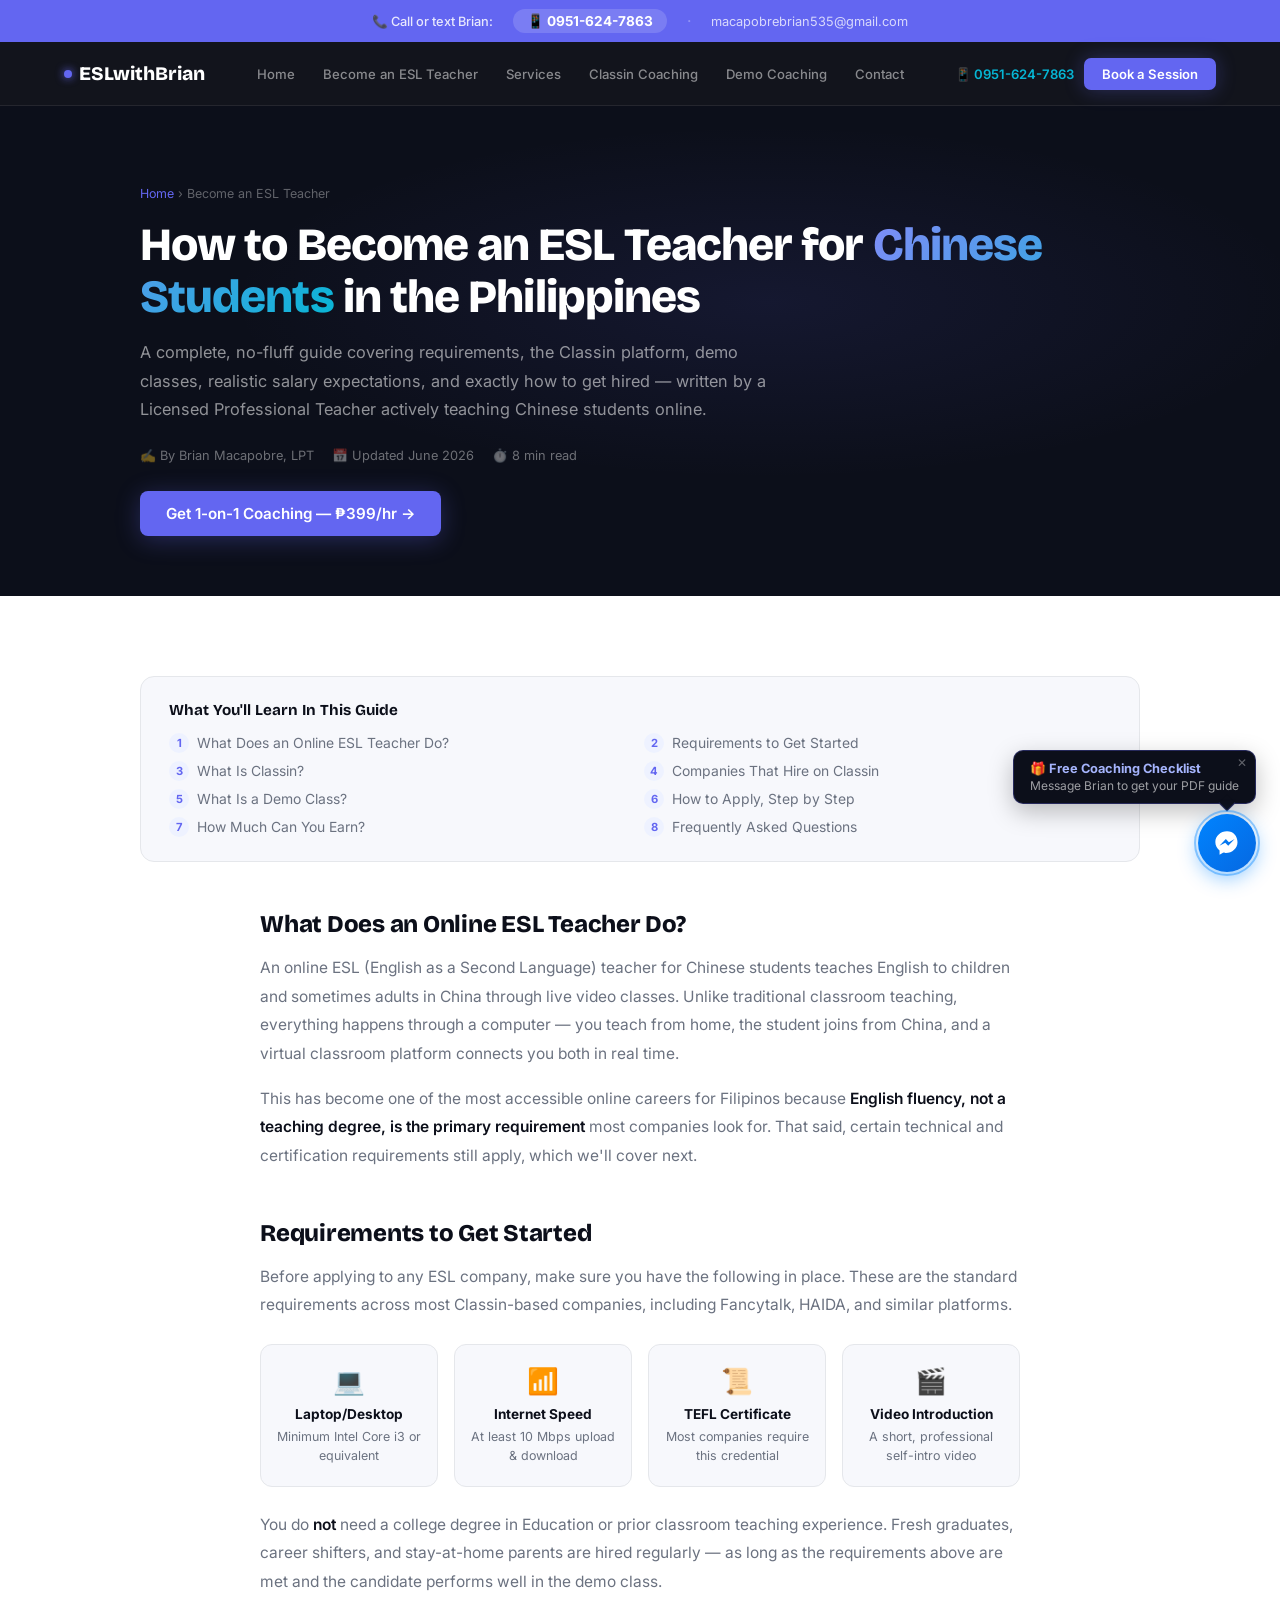
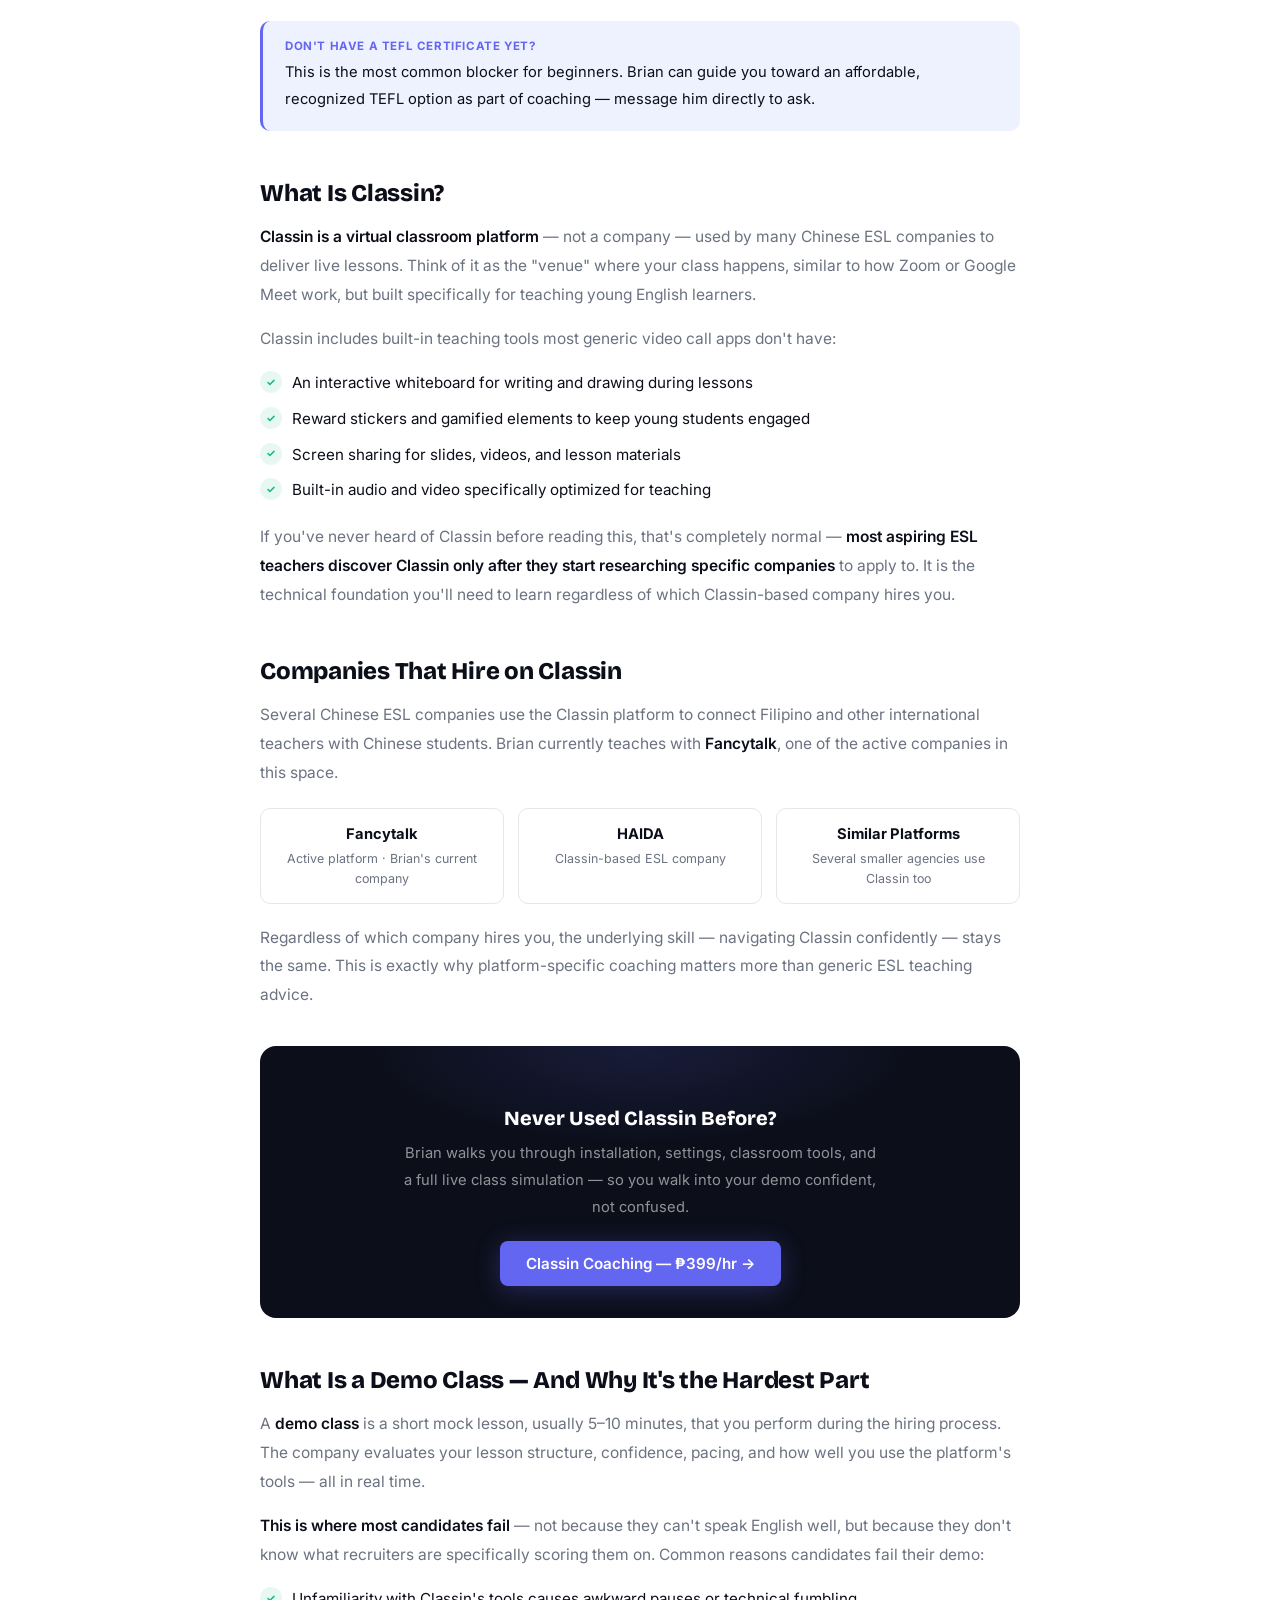
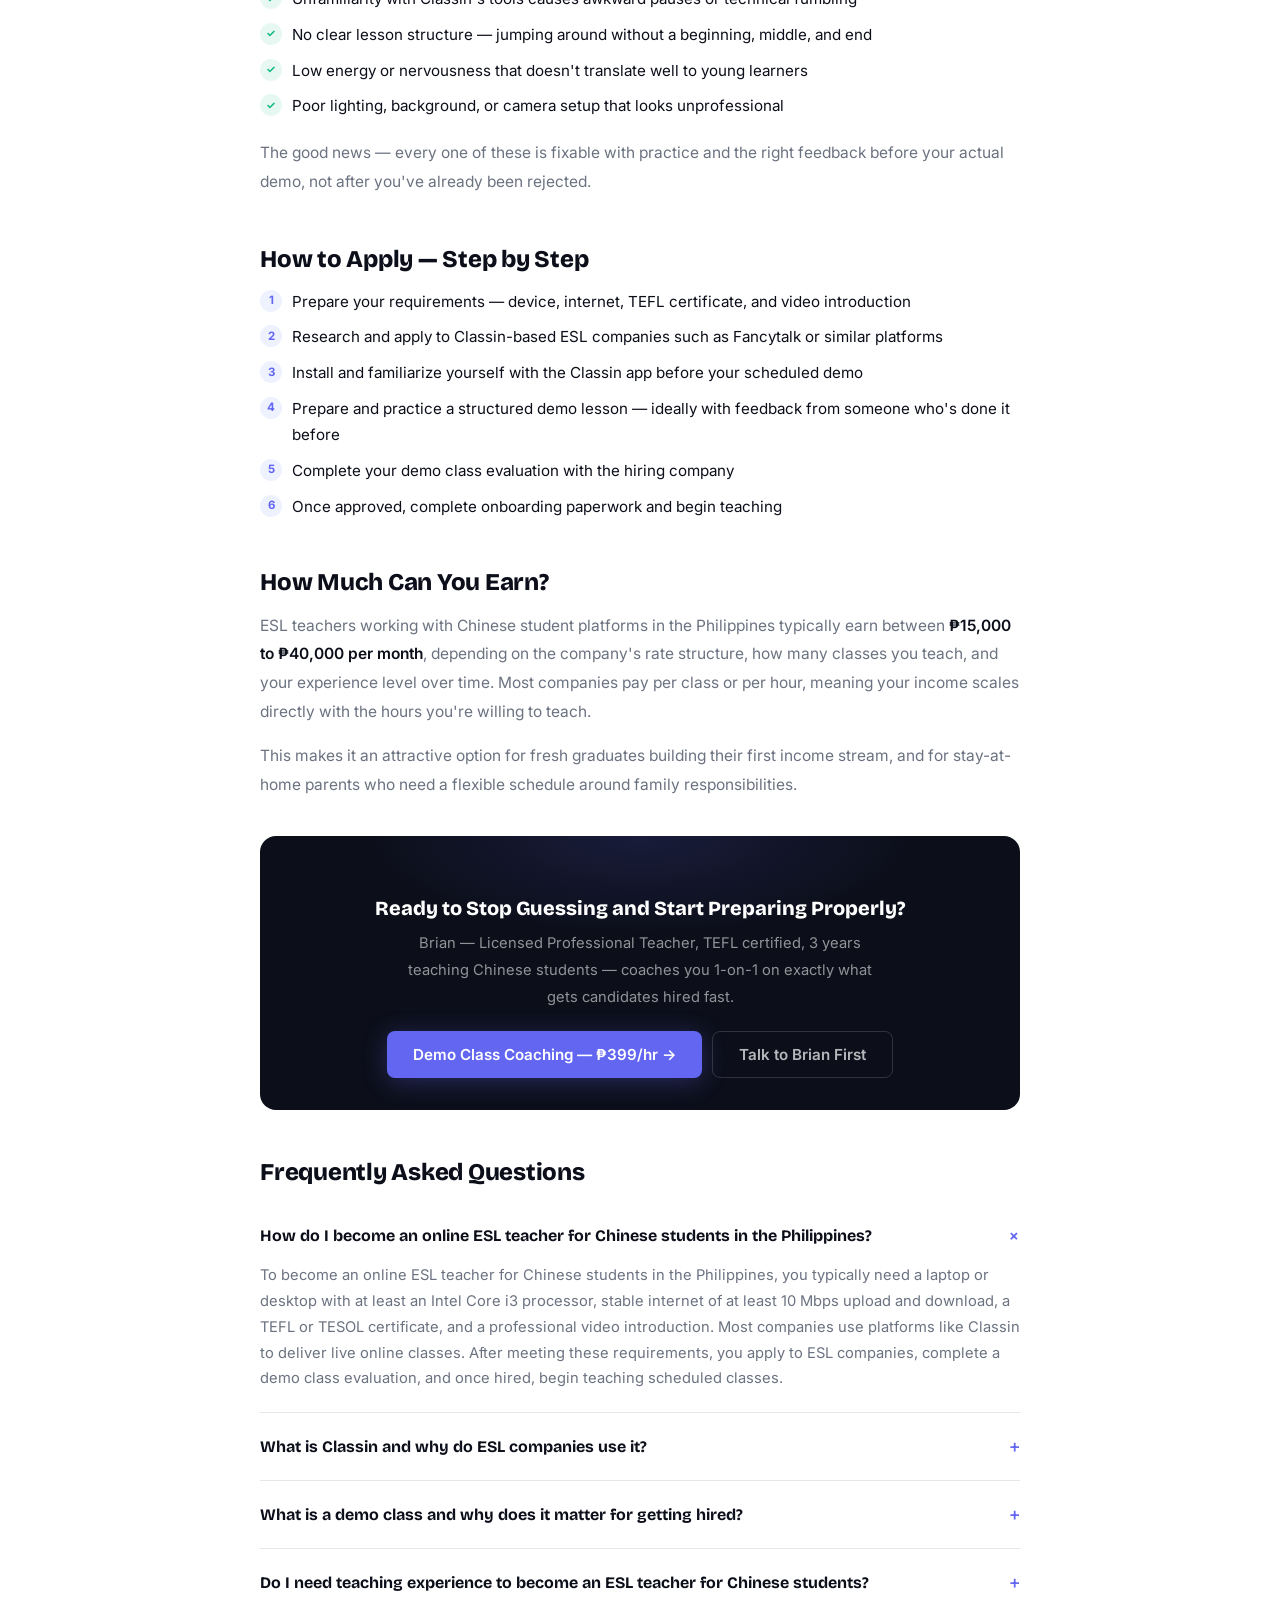
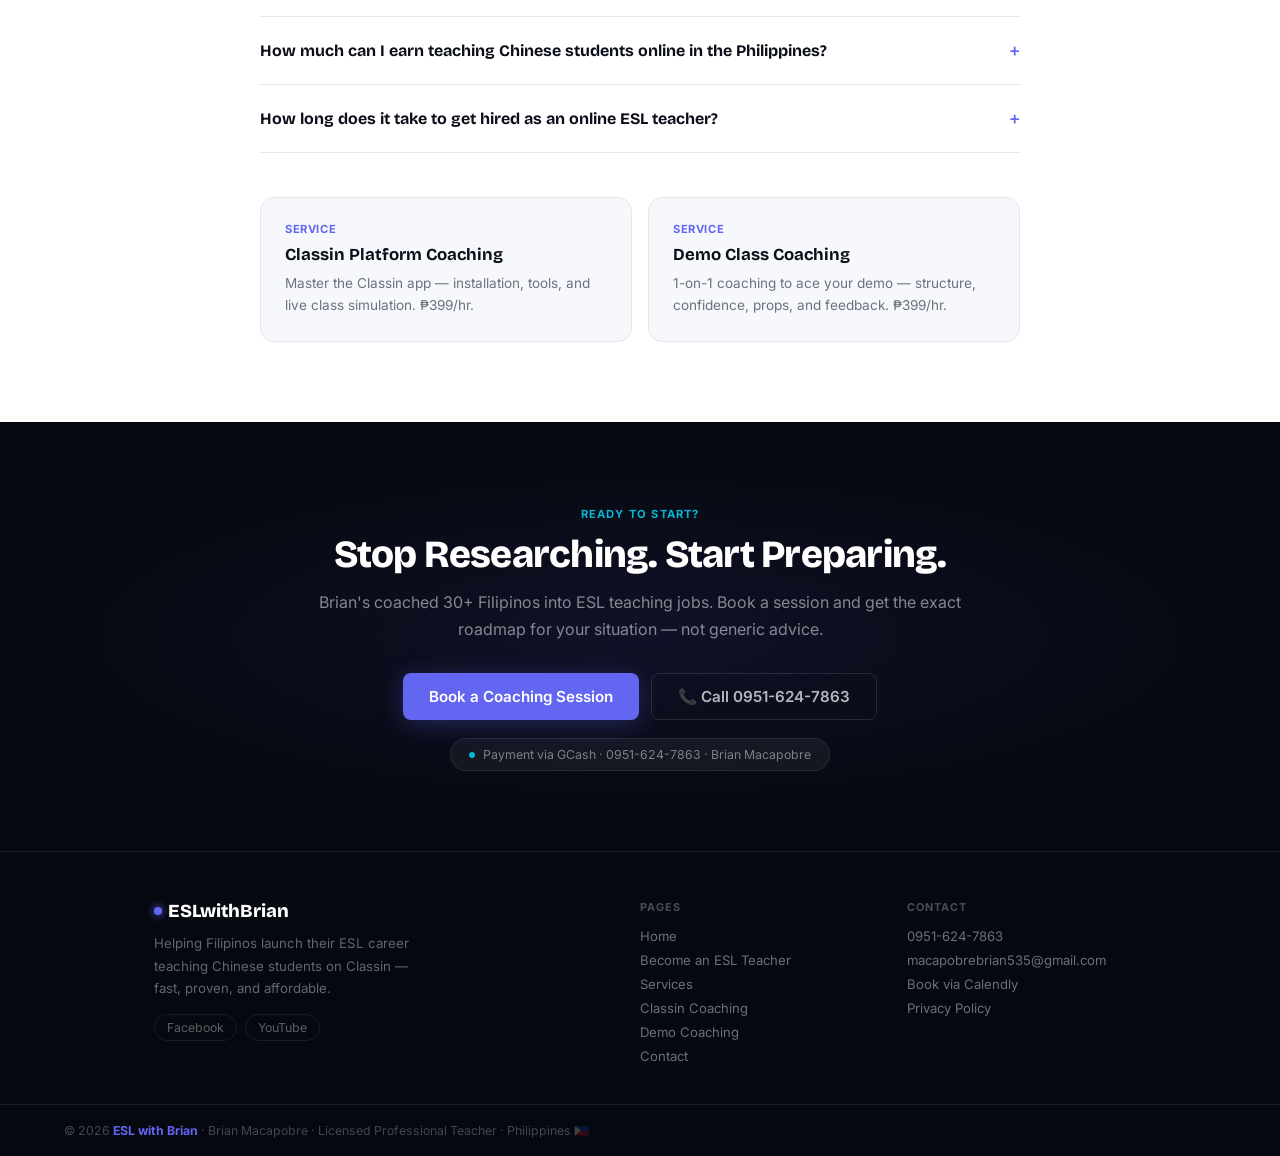
==== commit 8ac684f8: "Update become-esl-teacher.html" ====
--- a/become-esl-teacher.html
+++ b/become-esl-teacher.html
@@ -522,4 +522,121 @@
     <p>© 2026 <strong>ESL with Brian</strong> · Brian Macapobre · Licensed Professional Teacher · Philippines 🇵🇭</p>
     <div></div>
   </div>
-</footer></body></html>+</footer>
+<!-- ── FLOATING MESSENGER BUTTON ── -->
+<style>
+.fb-float-wrap{
+  position:fixed;bottom:28px;right:24px;z-index:9999;
+  display:flex;flex-direction:column;align-items:flex-end;gap:10px;
+}
+.fb-tooltip{
+  background:var(--dark,#0C0F1A);
+  color:#fff;
+  font-family:'Inter','DM Sans',sans-serif;
+  font-size:.8rem;font-weight:600;
+  padding:10px 16px;border-radius:10px;
+  box-shadow:0 8px 24px rgba(0,0,0,0.25);
+  white-space:nowrap;
+  border:1px solid rgba(99,102,241,0.3);
+  position:relative;
+  animation:tooltipIn .4s .8s cubic-bezier(.175,.885,.32,1.275) both;
+  cursor:default;
+}
+.fb-tooltip::after{
+  content:'';
+  position:absolute;bottom:-6px;right:22px;
+  width:12px;height:12px;
+  background:var(--dark,#0C0F1A);
+  border-right:1px solid rgba(99,102,241,0.3);
+  border-bottom:1px solid rgba(99,102,241,0.3);
+  transform:rotate(45deg);
+}
+.fb-tooltip strong{color:#A5B4FC;display:block;margin-bottom:2px}
+.fb-tooltip span{color:rgba(255,255,255,0.6);font-weight:400;font-size:.75rem}
+.fb-tooltip .close-tip{
+  position:absolute;top:6px;right:8px;
+  color:rgba(255,255,255,0.35);cursor:pointer;
+  font-size:.75rem;line-height:1;background:none;border:none;
+  font-family:inherit;
+}
+.fb-tooltip .close-tip:hover{color:rgba(255,255,255,0.7)}
+.fb-btn{
+  width:58px;height:58px;border-radius:50%;
+  background:linear-gradient(135deg,#0084FF,#0668E1);
+  display:flex;align-items:center;justify-content:center;
+  box-shadow:0 6px 20px rgba(0,132,255,0.45);
+  cursor:pointer;text-decoration:none;
+  transition:transform .2s,box-shadow .2s;
+  animation:btnPop .5s .5s cubic-bezier(.175,.885,.32,1.275) both;
+  position:relative;
+}
+.fb-btn:hover{transform:scale(1.1);box-shadow:0 8px 28px rgba(0,132,255,0.6)}
+.fb-btn svg{width:28px;height:28px;fill:#fff}
+/* Pulse ring */
+.fb-btn::before{
+  content:'';
+  position:absolute;inset:-4px;border-radius:50%;
+  border:2px solid rgba(0,132,255,0.4);
+  animation:fbPulse 2.5s ease-out infinite;
+}
+@keyframes fbPulse{
+  0%{transform:scale(1);opacity:.8}
+  70%{transform:scale(1.35);opacity:0}
+  100%{transform:scale(1.35);opacity:0}
+}
+@keyframes btnPop{
+  from{opacity:0;transform:scale(0.5) translateY(20px)}
+  to{opacity:1;transform:scale(1) translateY(0)}
+}
+@keyframes tooltipIn{
+  from{opacity:0;transform:translateX(20px)}
+  to{opacity:1;transform:translateX(0)}
+}
+@media(max-width:480px){
+  .fb-float-wrap{bottom:18px;right:16px}
+  .fb-btn{width:52px;height:52px}
+  .fb-btn svg{width:24px;height:24px}
+  .fb-tooltip{font-size:.75rem;padding:8px 14px}
+}
+</style>
+
+<div class="fb-float-wrap" id="fb-float">
+  <!-- Tooltip -->
+  <div class="fb-tooltip" id="fb-tip">
+    <button class="close-tip" onclick="document.getElementById('fb-tip').style.display='none'" aria-label="Close">✕</button>
+    <strong>🎁 Free Coaching Checklist</strong>
+    <span>Message Brian to get your PDF guide</span>
+  </div>
+  <!-- Messenger Button -->
+  <a 
+    href="https://m.me/61578360354091" 
+    target="_blank" 
+    rel="noopener noreferrer"
+    class="fb-btn"
+    aria-label="Message Brian on Facebook Messenger for free ESL coaching checklist"
+    title="Message Brian on Messenger">
+    <!-- Official Messenger icon SVG -->
+    <svg viewBox="0 0 24 24" xmlns="http://www.w3.org/2000/svg">
+      <path d="M12 2C6.477 2 2 6.145 2 11.243c0 2.929 1.406 5.546 3.619 7.28V22l3.309-1.818c.885.246 1.823.379 2.072.379 5.523 0 10-4.145 10-9.243S17.523 2 12 2zm1.05 12.442l-2.55-2.72-4.977 2.72 5.477-5.814 2.613 2.72 4.914-2.72-5.477 5.814z"/>
+    </svg>
+  </a>
+</div>
+
+<script>
+// Auto-hide tooltip after 8 seconds
+setTimeout(function(){
+  var tip = document.getElementById('fb-tip');
+  if(tip) tip.style.display = 'none';
+}, 8000);
+// Show tooltip again on hover of button
+var btn = document.querySelector('.fb-btn');
+var tip = document.getElementById('fb-tip');
+if(btn && tip){
+  btn.addEventListener('mouseenter', function(){
+    tip.style.display = 'block';
+  });
+}
+</script>
+<!-- ── END FLOATING MESSENGER BUTTON ── -->
+
+</body></html>
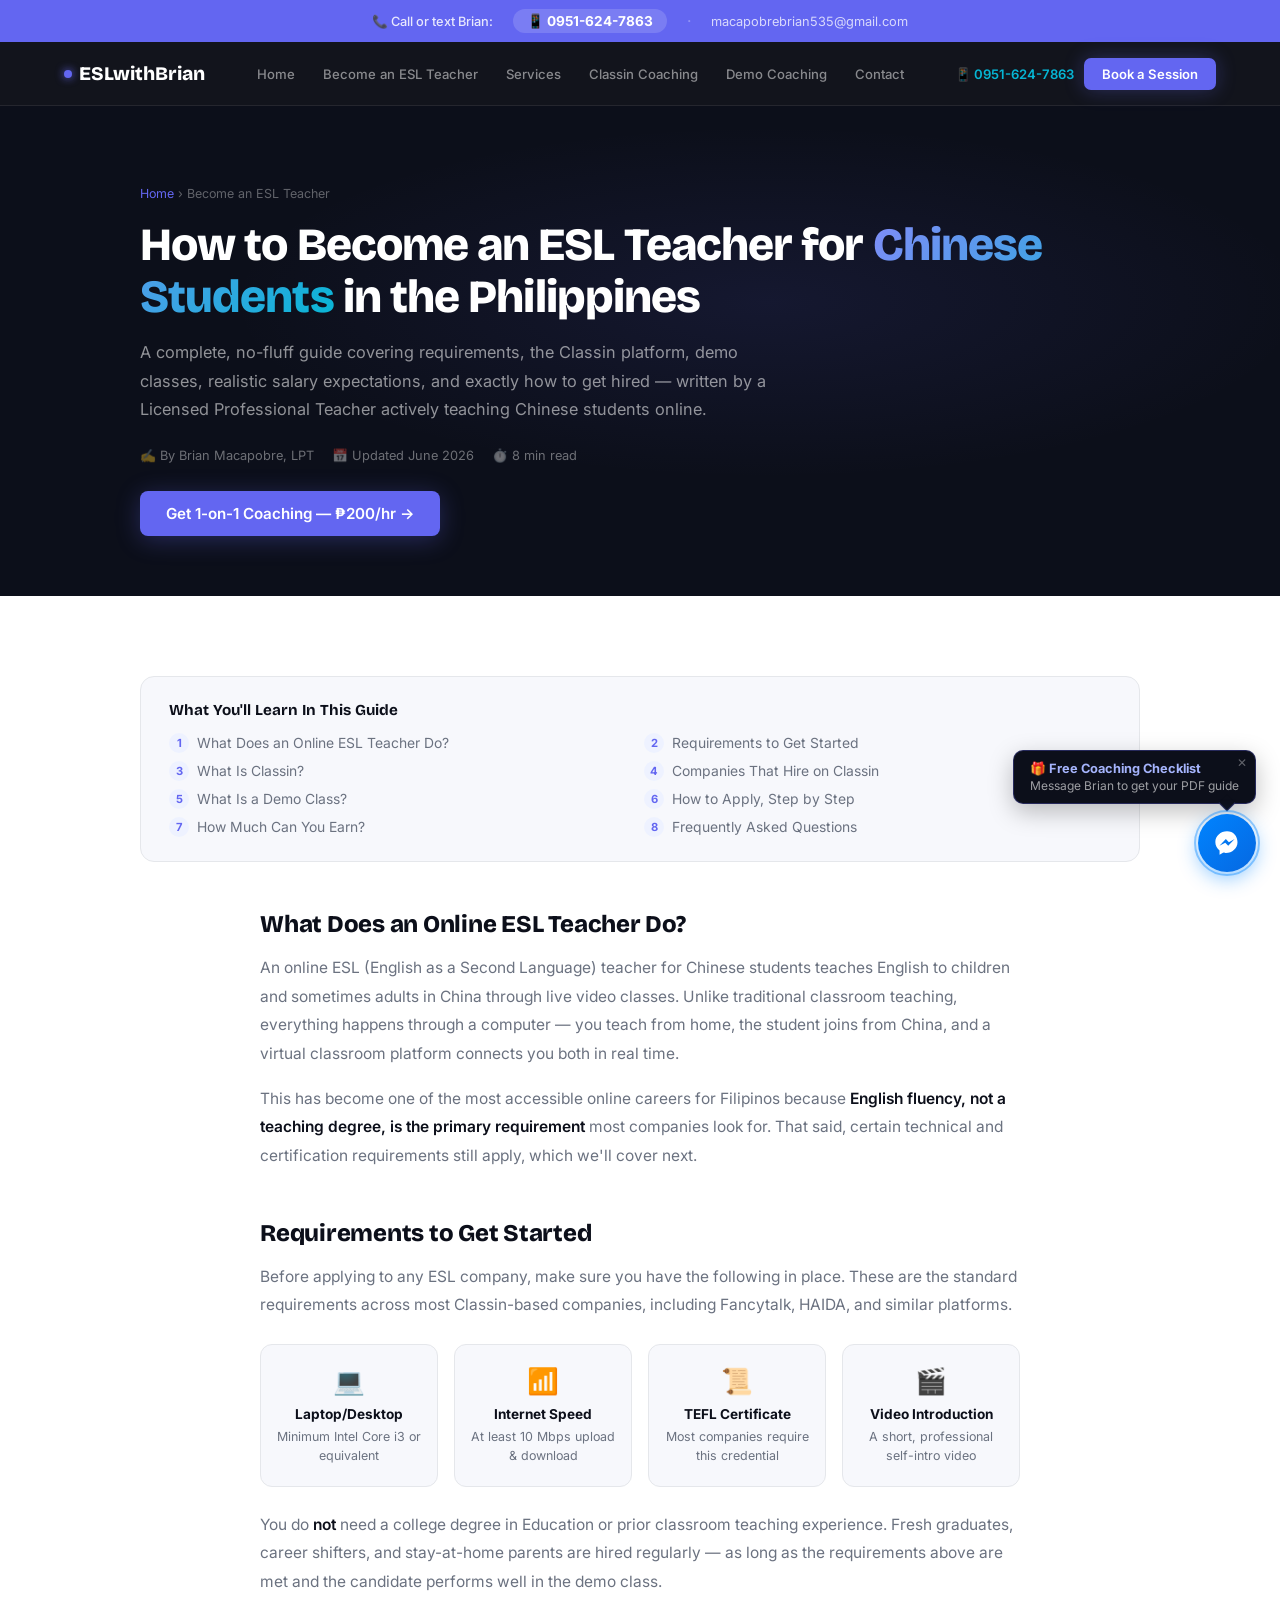
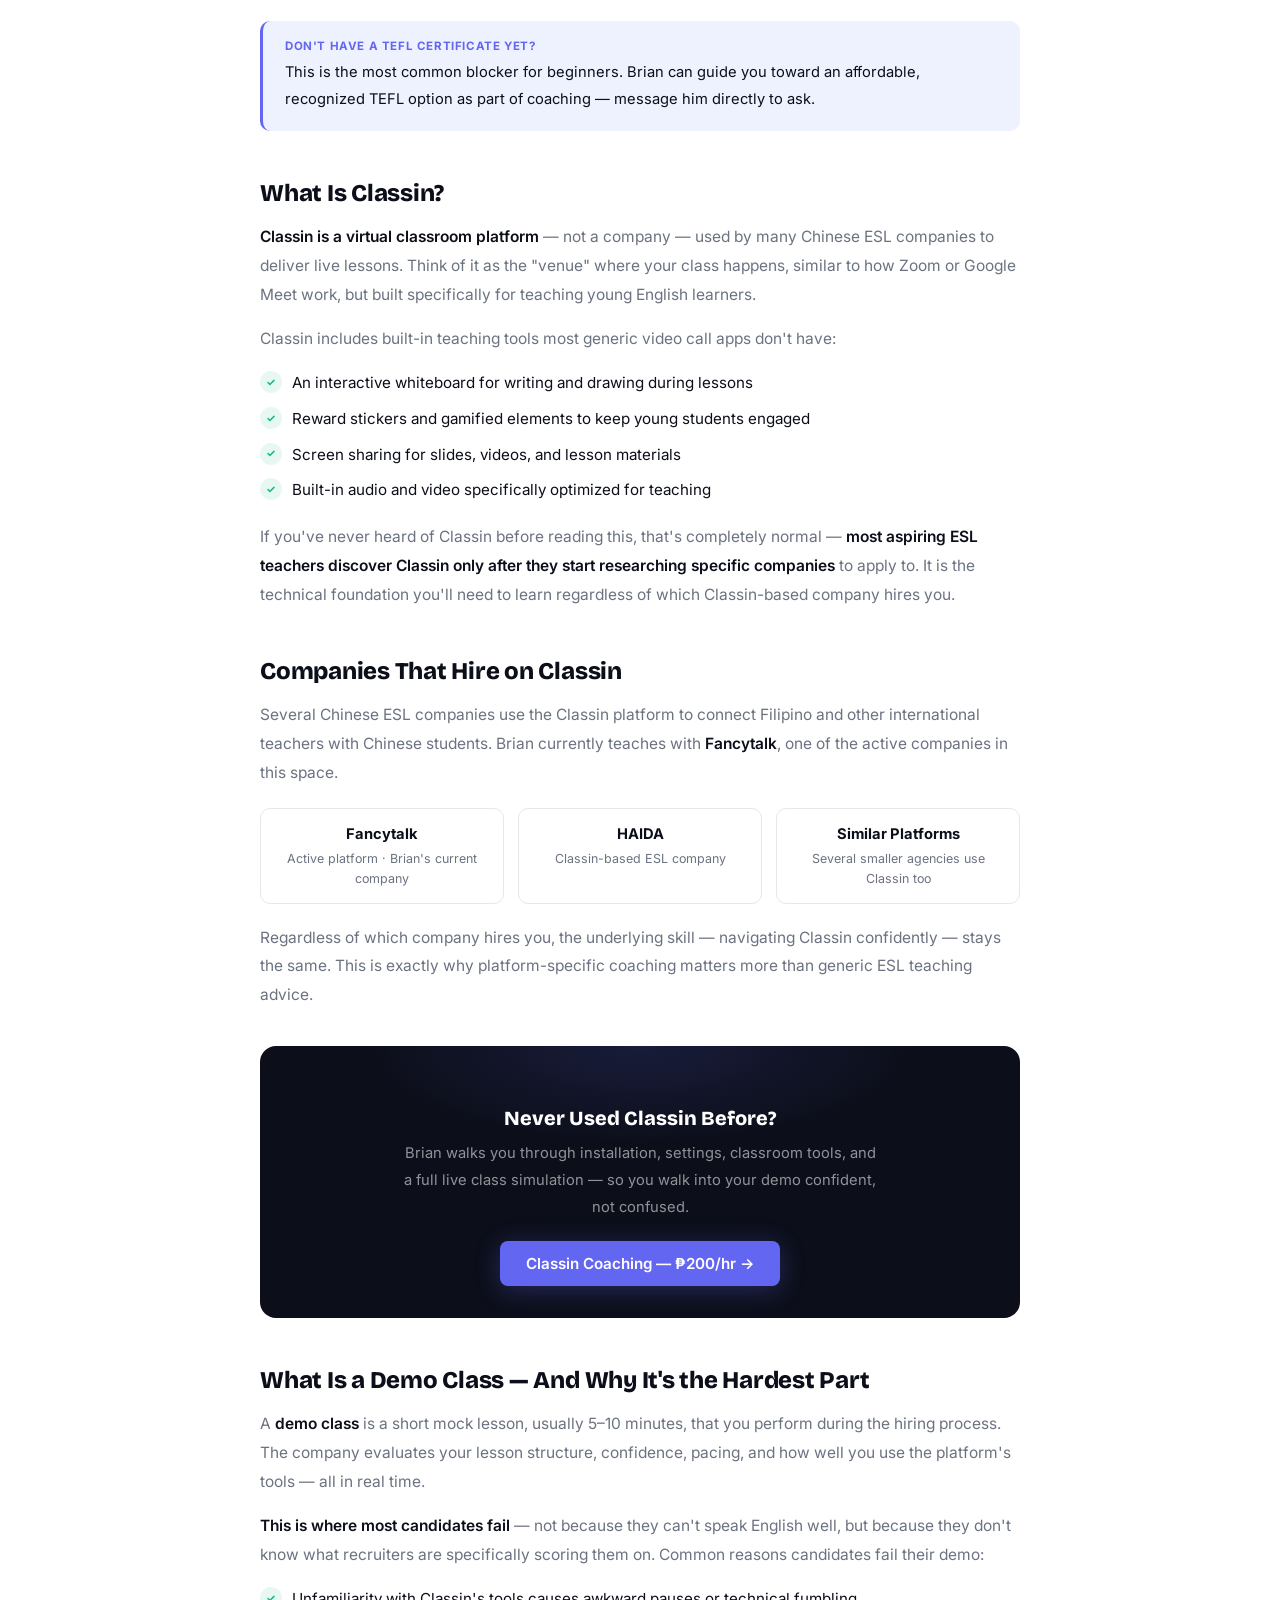
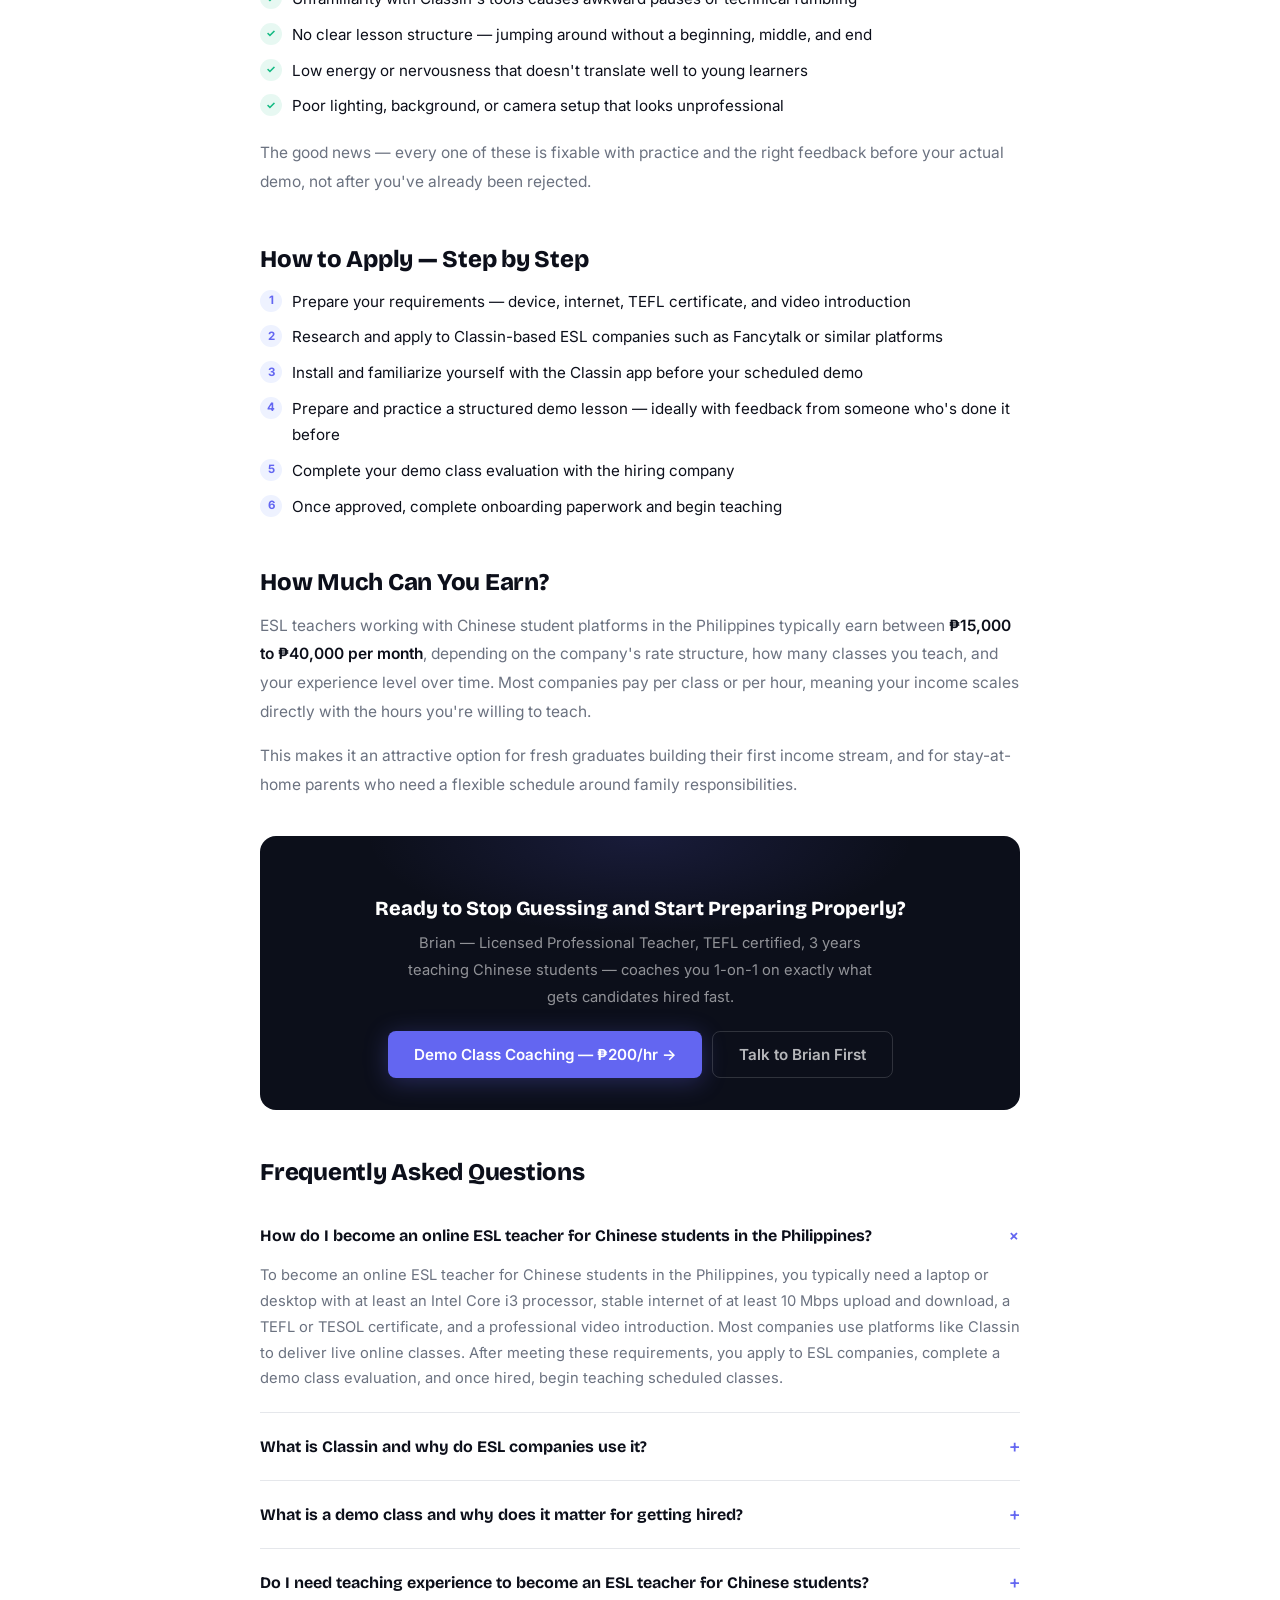
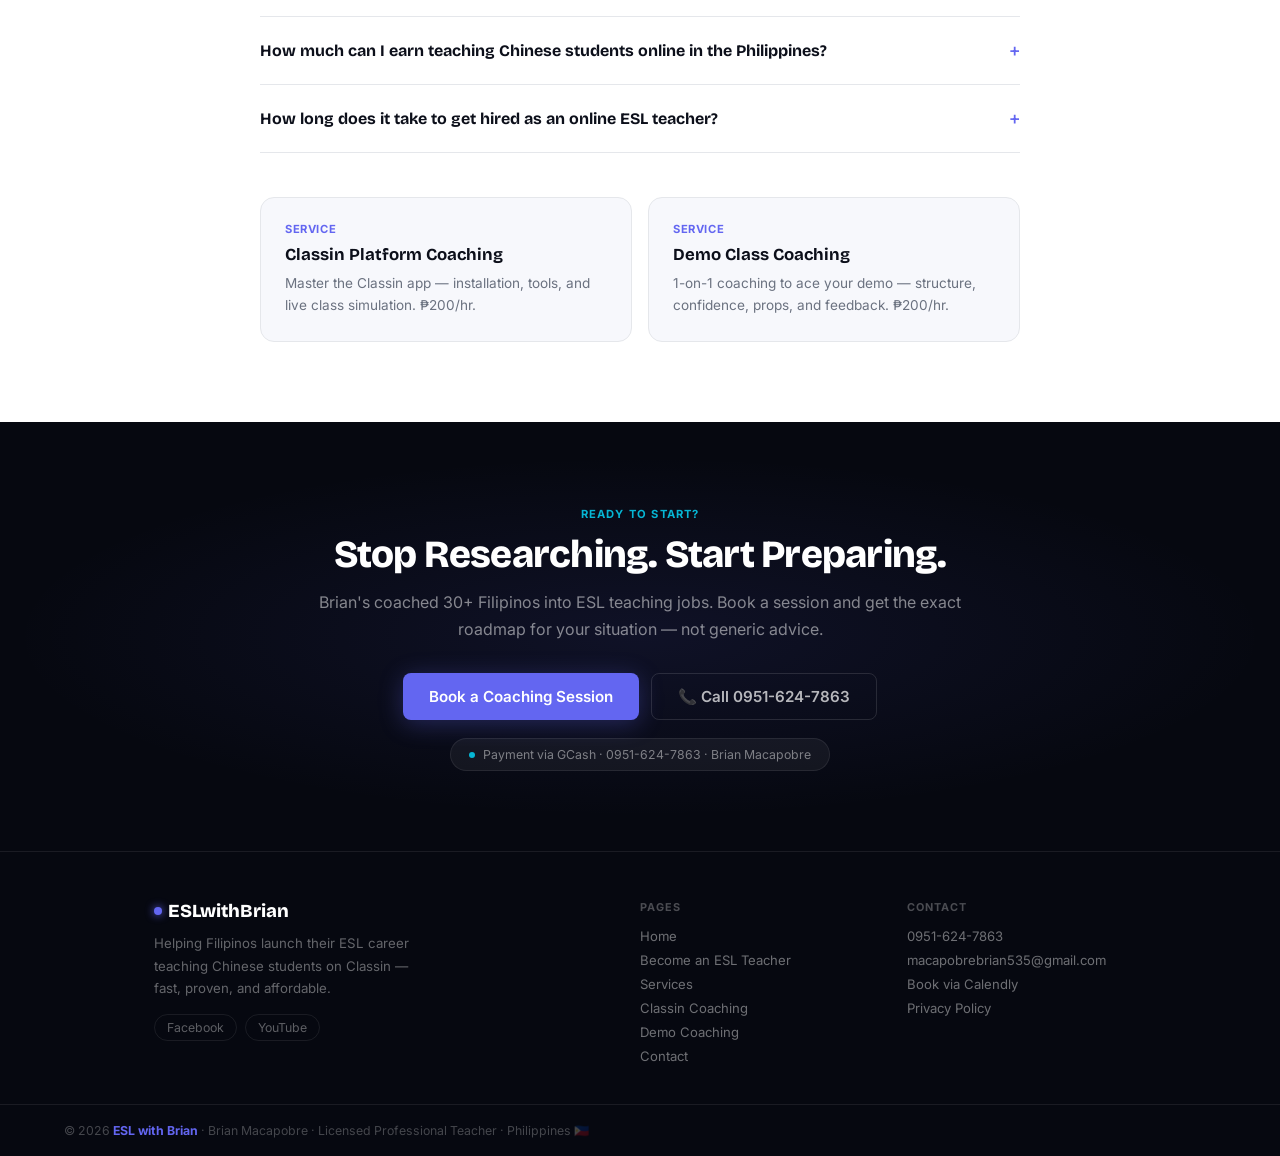
==== commit 3bbe4bcd: "Update become-esl-teacher.html" ====
--- a/become-esl-teacher.html
+++ b/become-esl-teacher.html
@@ -302,7 +302,7 @@
       <div class="hero-meta-item">📅 Updated June 2026</div>
       <div class="hero-meta-item">⏱️ 8 min read</div>
     </div>
-    <a href="contact.html" class="btn-primary">Get 1-on-1 Coaching — ₱399/hr →</a>
+    <a href="contact.html" class="btn-primary">Get 1-on-1 Coaching — ₱200/hr →</a>
   </div>
 </div>
 
@@ -369,7 +369,7 @@
         <h3>Never Used Classin Before?</h3>
         <p>Brian walks you through installation, settings, classroom tools, and a full live class simulation — so you walk into your demo confident, not confused.</p>
         <div class="inline-cta-actions">
-          <a href="classin-coaching.html" class="btn-primary">Classin Coaching — ₱399/hr →</a>
+          <a href="classin-coaching.html" class="btn-primary">Classin Coaching — ₱200/hr →</a>
         </div>
       </div>
     </div>
@@ -404,7 +404,7 @@
         <h3>Ready to Stop Guessing and Start Preparing Properly?</h3>
         <p>Brian — Licensed Professional Teacher, TEFL certified, 3 years teaching Chinese students — coaches you 1-on-1 on exactly what gets candidates hired fast.</p>
         <div class="inline-cta-actions">
-          <a href="demo-coaching.html" class="btn-primary">Demo Class Coaching — ₱399/hr →</a>
+          <a href="demo-coaching.html" class="btn-primary">Demo Class Coaching — ₱200/hr →</a>
           <a href="contact.html" class="btn-ghost" style="border-color:rgba(255,255,255,.15)">Talk to Brian First</a>
         </div>
       </div>
@@ -446,12 +446,12 @@
       <a href="classin-coaching.html" class="related-card">
         <div class="rc-tag">Service</div>
         <h4>Classin Platform Coaching</h4>
-        <p>Master the Classin app — installation, tools, and live class simulation. ₱399/hr.</p>
+        <p>Master the Classin app — installation, tools, and live class simulation. ₱200/hr.</p>
       </a>
       <a href="demo-coaching.html" class="related-card">
         <div class="rc-tag">Service</div>
         <h4>Demo Class Coaching</h4>
-        <p>1-on-1 coaching to ace your demo — structure, confidence, props, and feedback. ₱399/hr.</p>
+        <p>1-on-1 coaching to ace your demo — structure, confidence, props, and feedback. ₱200/hr.</p>
       </a>
     </div>
 
